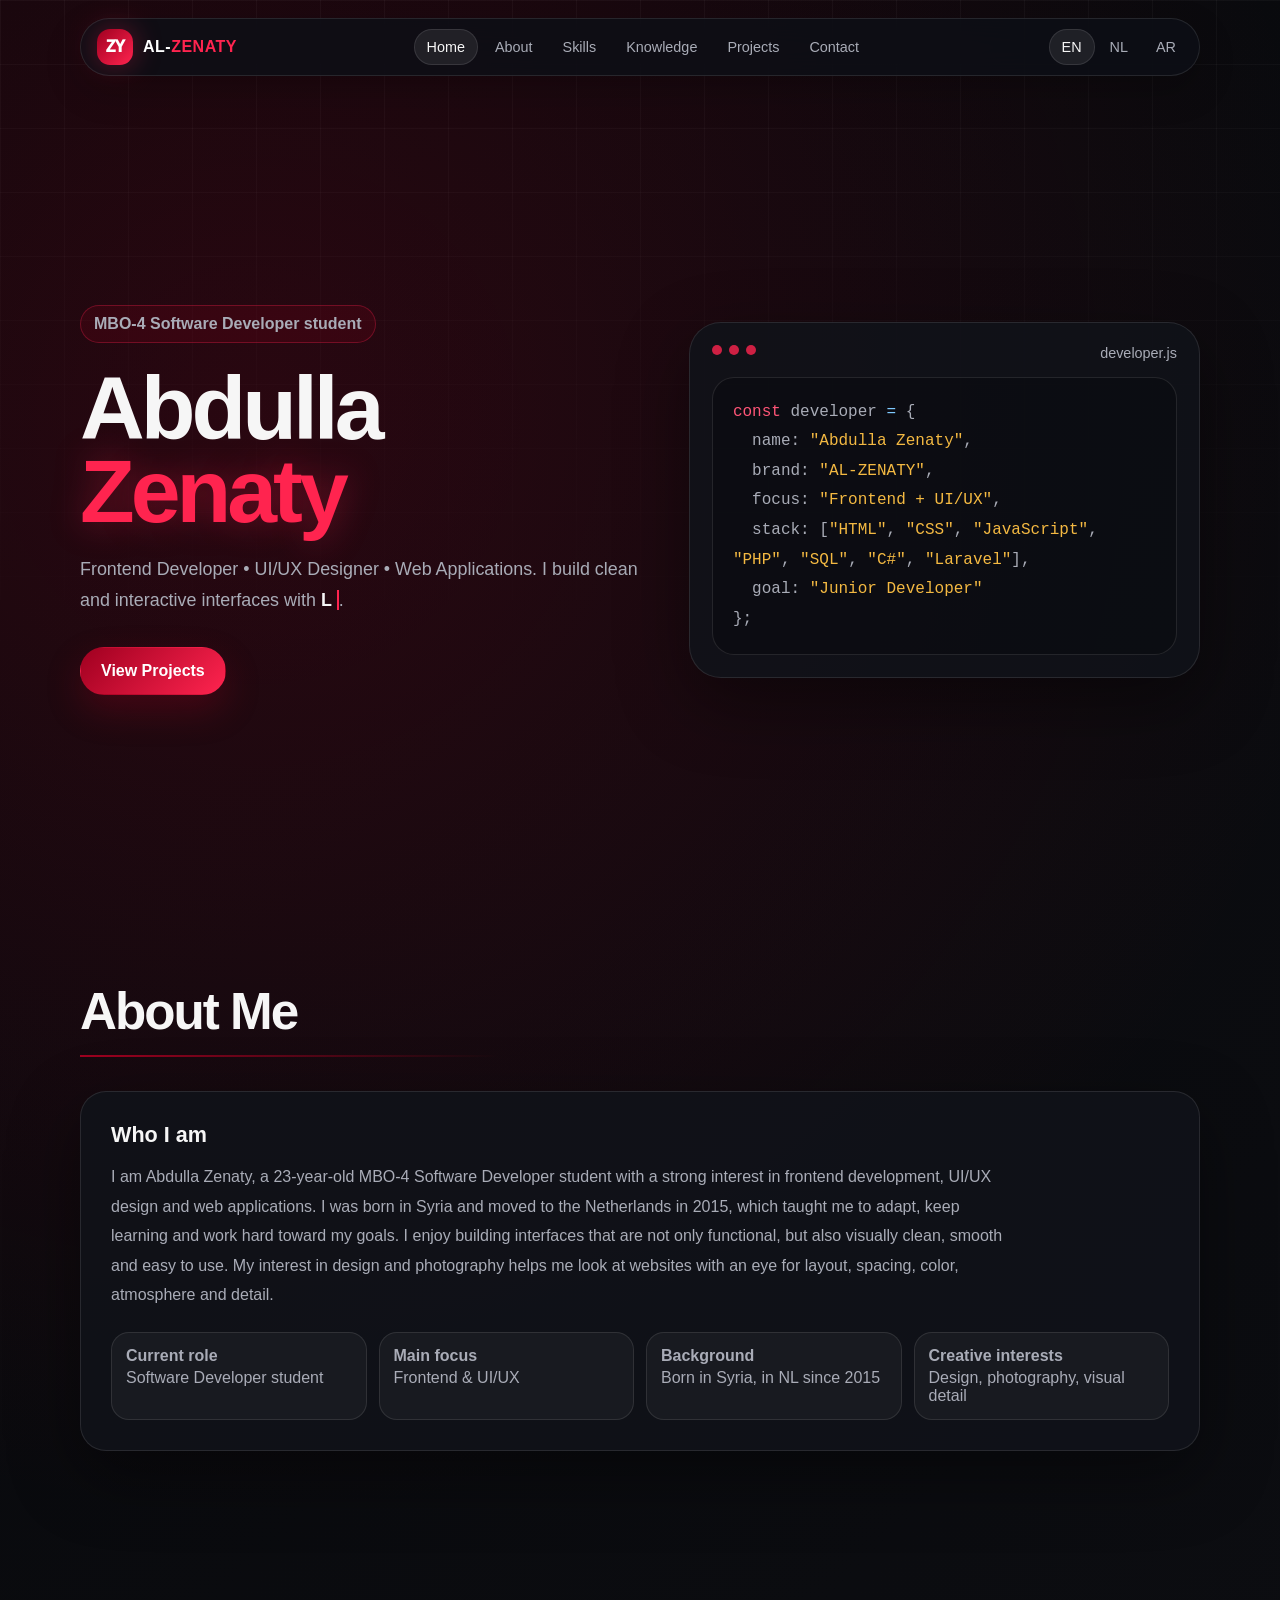
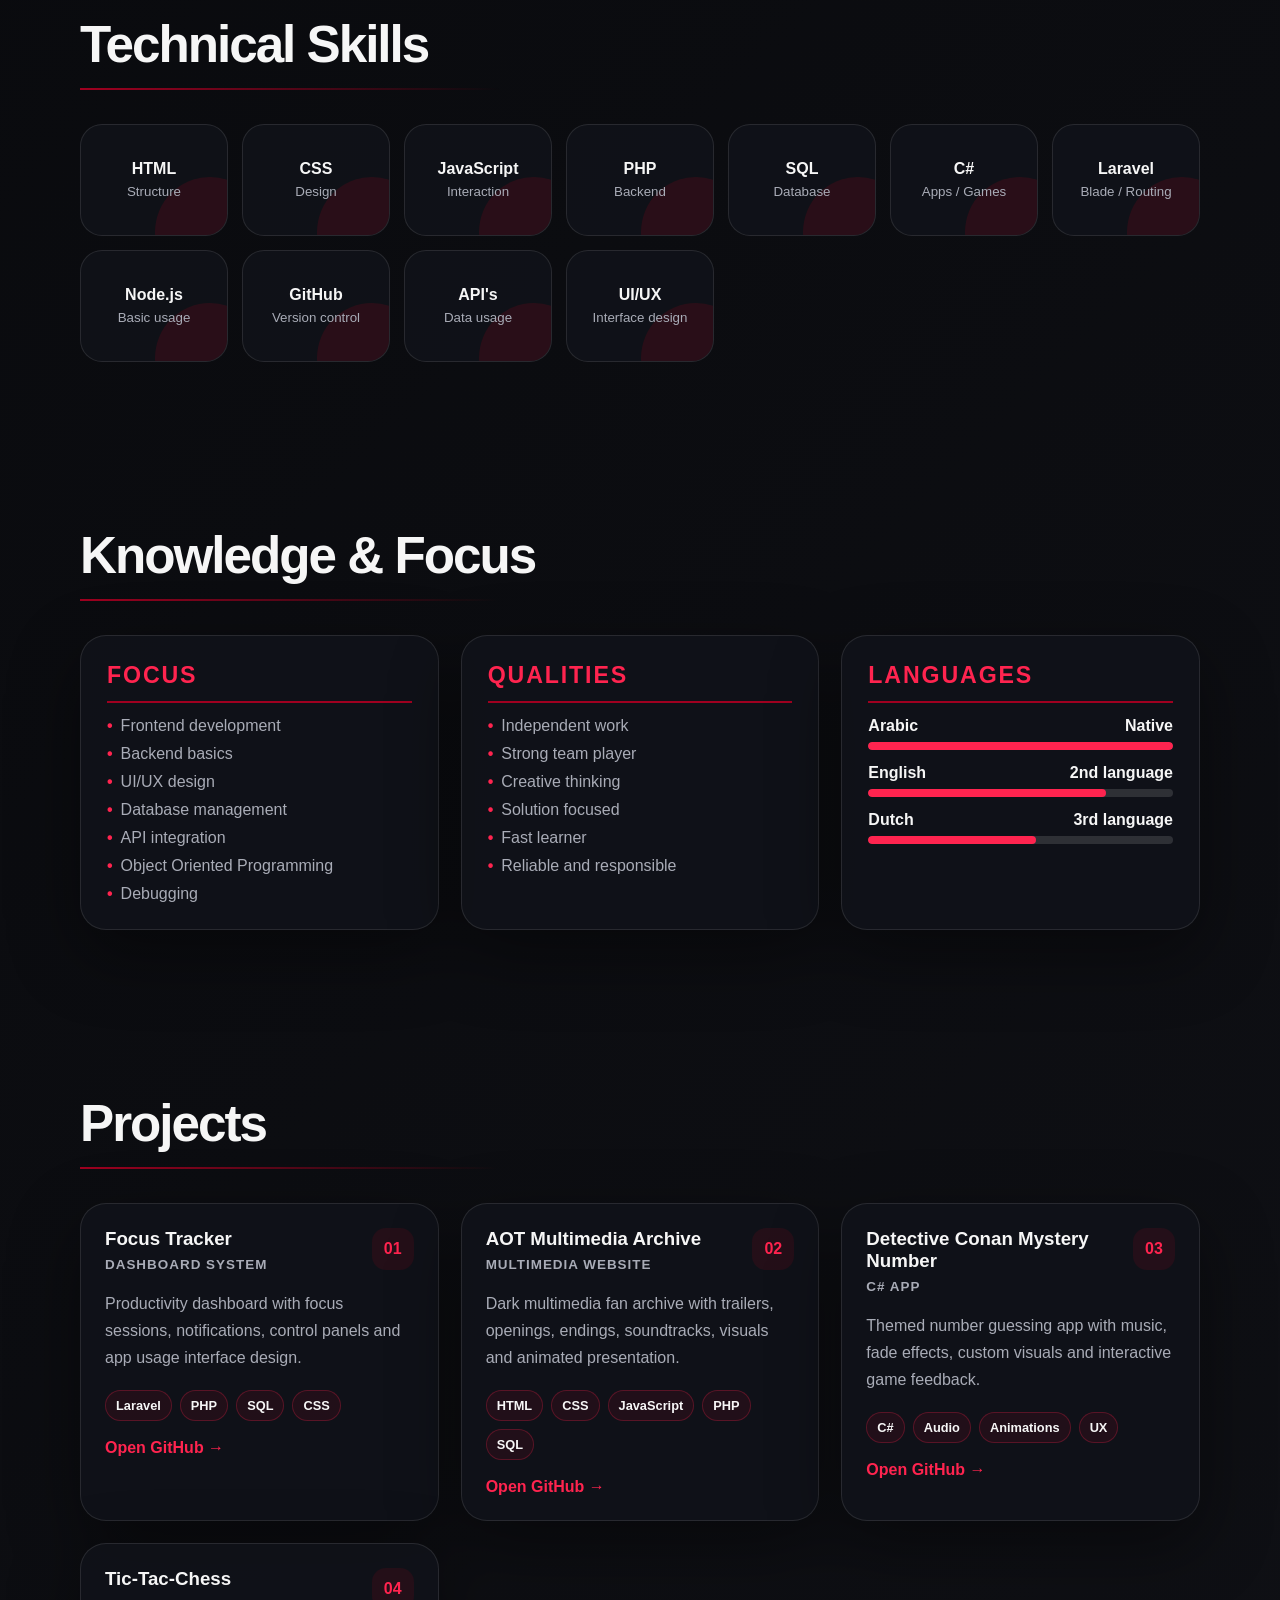
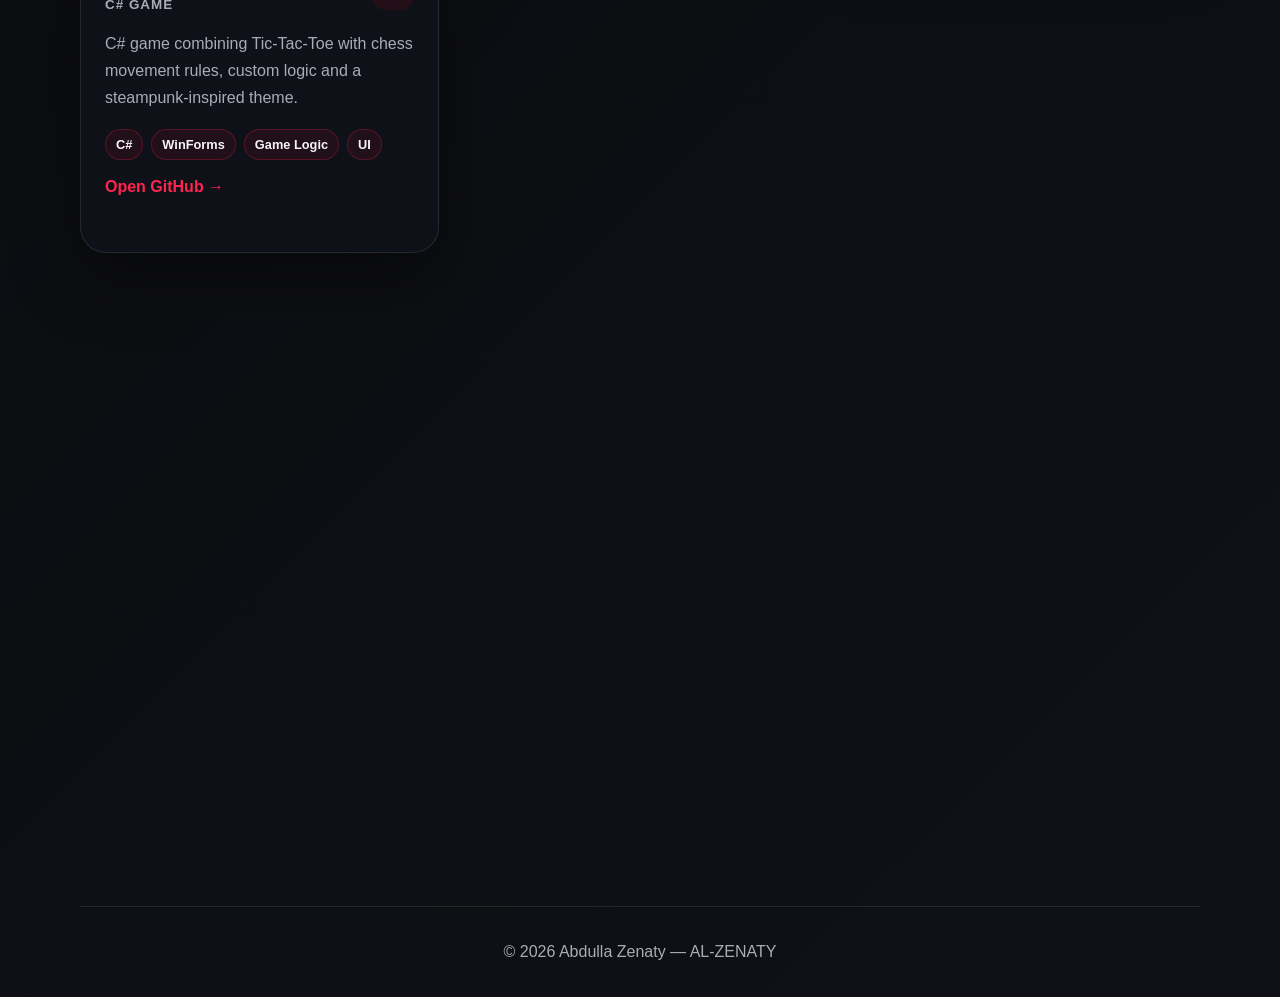
==== index.html @ 64cb350d "Add portfolio website" ====
<!DOCTYPE html>
<html lang="en" data-lang="en">
<head>
  <meta charset="UTF-8" />
  <meta name="viewport" content="width=device-width, initial-scale=1.0" />
  <title>AL-ZENATY | Portfolio</title>

  <link rel="stylesheet" href="css/style.css">
</head>

<body>
  <header class="topbar">
    <a href="#home" class="brand">
      <span class="logo">ZY</span>
      <span data-lang-text="en"><span class="brand-white">AL-</span><span class="brand-red">ZENATY</span></span>
      <span data-lang-text="nl"><span class="brand-white">AL-</span><span class="brand-red">ZENATY</span></span>
      <span data-lang-text="ar"><span class="brand-white">ال</span><span class="brand-red">زيناتي</span></span>
    </a>

    <button class="menu-btn" id="menuBtn">Menu</button>

    <nav class="nav" id="nav">
      <a href="#home" class="active"><span data-lang-text="en">Home</span><span data-lang-text="nl">Home</span><span data-lang-text="ar">الرئيسية</span></a>
      <a href="#about"><span data-lang-text="en">About</span><span data-lang-text="nl">Over mij</span><span data-lang-text="ar">عني</span></a>
      <a href="#skills"><span data-lang-text="en">Skills</span><span data-lang-text="nl">Skills</span><span data-lang-text="ar">المهارات</span></a>
      <a href="#info"><span data-lang-text="en">Knowledge</span><span data-lang-text="nl">Kennis</span><span data-lang-text="ar">المعرفة</span></a>
      <a href="#projects"><span data-lang-text="en">Projects</span><span data-lang-text="nl">Projecten</span><span data-lang-text="ar">المشاريع</span></a>
      <a href="#contact"><span data-lang-text="en">Contact</span><span data-lang-text="nl">Contact</span><span data-lang-text="ar">التواصل</span></a>
    </nav>

    <div class="lang">
      <button data-lang-btn="en" class="active">EN</button>
      <button data-lang-btn="nl">NL</button>
      <button data-lang-btn="ar">AR</button>
    </div>
  </header>

  <main>
    <section class="hero container" id="home">
      <div class="hero-grid">
        <div class="reveal">
          <div class="badge">
            <span data-lang-text="en">MBO-4 Software Developer student</span>
            <span data-lang-text="nl">MBO-4 Software Developer student</span>
            <span data-lang-text="ar">طالب تطوير برمجيات MBO-4</span>
          </div>

          <h1>
            <span data-lang-text="en">Abdulla<br><span class="red">Zenaty</span></span>
            <span data-lang-text="nl">Abdulla<br><span class="red">Zenaty</span></span>
            <span data-lang-text="ar">عبدالله<br><span class="red">زيناتي</span></span>
          </h1>

          <p data-lang-block="en">
            Frontend Developer • UI/UX Designer • Web Applications. I build clean and interactive interfaces with <span class="typing" id="typing">JavaScript</span>.
          </p>
          <p data-lang-block="nl">
            Frontend Developer • UI/UX Designer • Web Applicaties. Ik bouw nette en interactieve interfaces met <span class="typing-copy">JavaScript</span>.
          </p>
          <p data-lang-block="ar">
            مطوّر واجهات أمامية • مصمم UI/UX • تطبيقات ويب. أبني واجهات نظيفة وتفاعلية باستخدام <span class="typing-copy">JavaScript</span>.
          </p>

          <div class="actions">
            <a class="btn primary" href="#projects"><span data-lang-text="en">View Projects</span><span data-lang-text="nl">Bekijk Projecten</span><span data-lang-text="ar">عرض المشاريع</span></a>
            </div>
        </div>

        <div class="code-card reveal">
          <div class="code-header">
            <div class="dots"><i></i><i></i><i></i></div>
            <span>developer.js</span>
          </div>
          <div class="code">
            <div><span class="c-red">const</span> developer <span class="c-blue">=</span> {</div>
            <div>&nbsp;&nbsp;name: <span class="c-gold">"Abdulla Zenaty"</span>,</div>
            <div>&nbsp;&nbsp;brand: <span class="c-gold">"AL-ZENATY"</span>,</div>
            <div>&nbsp;&nbsp;focus: <span class="c-gold">"Frontend + UI/UX"</span>,</div>
            <div>&nbsp;&nbsp;stack: [<span class="c-gold">"HTML"</span>, <span class="c-gold">"CSS"</span>, <span class="c-gold">"JavaScript"</span>, <span class="c-gold">"PHP"</span>, <span class="c-gold">"SQL"</span>, <span class="c-gold">"C#"</span>, <span class="c-gold">"Laravel"</span>],</div>
            <div>&nbsp;&nbsp;goal: <span class="c-gold">"Junior Developer"</span></div>
            <div>};</div>
          </div>
        </div>
      </div>
    </section>

    <section class="container" id="about">
      <div class="section-title reveal">
        <h2><span data-lang-text="en">About Me</span><span data-lang-text="nl">Over mij</span><span data-lang-text="ar">عني</span></h2>
        <div class="line"></div>
      </div>

      <article class="about-card panel reveal">
        <h3><span data-lang-text="en">Who I am</span><span data-lang-text="nl">Wie ik ben</span><span data-lang-text="ar">من أنا</span></h3>

        <p data-lang-block="en">
          I am Abdulla Zenaty, a 23-year-old MBO-4 Software Developer student with a strong interest in frontend development, UI/UX design and web applications. I was born in Syria and moved to the Netherlands in 2015, which taught me to adapt, keep learning and work hard toward my goals. I enjoy building interfaces that are not only functional, but also visually clean, smooth and easy to use. My interest in design and photography helps me look at websites with an eye for layout, spacing, color, atmosphere and detail.
        </p>

        <p data-lang-block="nl">
          Ik ben Abdulla Zenaty, 23 jaar oud en MBO-4 Software Developer student. Mijn grootste interesse ligt bij frontend development, UI/UX design en webapplicaties. Ik ben geboren in Syrië en ben in 2015 naar Nederland gekomen. Daardoor heb ik geleerd om mij aan te passen, door te blijven leren en serieus aan mijn doelen te werken. Ik bouw graag interfaces die niet alleen goed werken, maar ook netjes, modern en gebruiksvriendelijk aanvoelen. Mijn interesse in design en fotografie helpt mij om goed te letten op layout, spacing, kleurgebruik, sfeer en details.
        </p>

        <p data-lang-block="ar">
          أنا عبدالله زيناتي، عمري 23 سنة وطالب في تخصص تطوير البرمجيات MBO-4. لدي اهتمام قوي بتطوير الواجهات الأمامية، تصميم UI/UX وتطبيقات الويب. وُلدت في سوريا وانتقلت إلى هولندا في عام 2015، وهذا علّمني التكيّف، الاستمرار في التعلم والعمل بجد نحو أهدافي. أحب بناء واجهات لا تعمل فقط بشكل جيد، بل تكون أيضاً نظيفة، حديثة وسهلة الاستخدام. اهتمامي بالتصميم والتصوير يساعدني على الانتباه للتخطيط، المسافات، الألوان، الإحساس العام والتفاصيل.
        </p>

        <div class="about-meta">
          <div class="meta-item">
            <b><span data-lang-text="en">Current role</span><span data-lang-text="nl">Huidige rol</span><span data-lang-text="ar">الدور الحالي</span></b>
            <span><span data-lang-text="en">Software Developer student</span><span data-lang-text="nl">Software Developer student</span><span data-lang-text="ar">طالب تطوير برمجيات</span></span>
          </div>

          <div class="meta-item">
            <b><span data-lang-text="en">Main focus</span><span data-lang-text="nl">Hoofdfocus</span><span data-lang-text="ar">التركيز الأساسي</span></b>
            <span><span data-lang-text="en">Frontend & UI/UX</span><span data-lang-text="nl">Frontend & UI/UX</span><span data-lang-text="ar">الواجهات و UI/UX</span></span>
          </div>

          <div class="meta-item">
            <b><span data-lang-text="en">Background</span><span data-lang-text="nl">Achtergrond</span><span data-lang-text="ar">الخلفية</span></b>
            <span><span data-lang-text="en">Born in Syria, in NL since 2015</span><span data-lang-text="nl">Geboren in Syrië, sinds 2015 in NL</span><span data-lang-text="ar">وُلدت في سوريا، في هولندا منذ 2015</span></span>
          </div>

          <div class="meta-item">
            <b><span data-lang-text="en">Creative interests</span><span data-lang-text="nl">Creatieve interesses</span><span data-lang-text="ar">الاهتمامات الإبداعية</span></b>
            <span><span data-lang-text="en">Design, photography, visual detail</span><span data-lang-text="nl">Design, fotografie, visuele details</span><span data-lang-text="ar">التصميم، التصوير، التفاصيل البصرية</span></span>
          </div>
        </div>
      </article>
    </section>


<section class="container" id="skills">
      <div class="section-title reveal">
        <h2><span data-lang-text="en">Technical Skills</span><span data-lang-text="nl">Technische Skills</span><span data-lang-text="ar">المهارات التقنية</span></h2>
        <div class="line"></div>
      </div>

      <div class="skills-grid">
        <div class="skill reveal"><div><b>HTML</b><small>Structure</small></div></div>
        <div class="skill reveal"><div><b>CSS</b><small>Design</small></div></div>
        <div class="skill reveal"><div><b>JavaScript</b><small>Interaction</small></div></div>
        <div class="skill reveal"><div><b>PHP</b><small>Backend</small></div></div>
        <div class="skill reveal"><div><b>SQL</b><small>Database</small></div></div>
        <div class="skill reveal"><div><b>C#</b><small>Apps / Games</small></div></div>
        <div class="skill reveal"><div><b>Laravel</b><small>Blade / Routing</small></div></div>
        <div class="skill reveal"><div><b>Node.js</b><small>Basic usage</small></div></div>
        <div class="skill reveal"><div><b>GitHub</b><small>Version control</small></div></div>
        <div class="skill reveal"><div><b>API's</b><small>Data usage</small></div></div>
        <div class="skill reveal"><div><b>UI/UX</b><small>Interface design</small></div></div>
      </div>
    </section>

    <section class="container" id="info">
      <div class="section-title reveal">
        <h2><span data-lang-text="en">Knowledge & Focus</span><span data-lang-text="nl">Kennis & Focus</span><span data-lang-text="ar">المعرفة والتركيز</span></h2>
        <div class="line"></div>
      </div>

      <div class="info-grid">
        <article class="info-card panel reveal">
          <h3><span data-lang-text="en">Focus</span><span data-lang-text="nl">Kennis & Focus</span><span data-lang-text="ar">التركيز</span></h3>
          <ul class="clean-list">
            <li><span data-lang-text="en">Frontend development</span><span data-lang-text="nl">Frontend development</span><span data-lang-text="ar">تطوير الواجهات الأمامية</span></li>
            <li><span data-lang-text="en">Backend basics</span><span data-lang-text="nl">Backend basics</span><span data-lang-text="ar">أساسيات الخلفية البرمجية</span></li>
            <li><span data-lang-text="en">UI/UX design</span><span data-lang-text="nl">UI/UX design</span><span data-lang-text="ar">تصميم UI/UX</span></li>
            <li><span data-lang-text="en">Database management</span><span data-lang-text="nl">Database management</span><span data-lang-text="ar">إدارة قواعد البيانات</span></li>
            <li><span data-lang-text="en">API integration</span><span data-lang-text="nl">API-integratie</span><span data-lang-text="ar">ربط API</span></li>
            <li><span data-lang-text="en">Object Oriented Programming</span><span data-lang-text="nl">Object Oriented Programming</span><span data-lang-text="ar">البرمجة كائنية التوجه</span></li>
            <li><span data-lang-text="en">Debugging</span><span data-lang-text="nl">Debugging</span><span data-lang-text="ar">اكتشاف الأخطاء وإصلاحها</span></li>
          </ul>
        </article>

        <article class="info-card panel reveal">
          <h3><span data-lang-text="en">Qualities</span><span data-lang-text="nl">Kwaliteiten</span><span data-lang-text="ar">الصفات</span></h3>
          <ul class="clean-list">
            <li><span data-lang-text="en">Independent work</span><span data-lang-text="nl">Zelfstandig werken</span><span data-lang-text="ar">العمل باستقلالية</span></li>
            <li><span data-lang-text="en">Strong team player</span><span data-lang-text="nl">Sterke teamspeler</span><span data-lang-text="ar">عضو فريق قوي</span></li>
            <li><span data-lang-text="en">Creative thinking</span><span data-lang-text="nl">Creatief denken</span><span data-lang-text="ar">تفكير إبداعي</span></li>
            <li><span data-lang-text="en">Solution focused</span><span data-lang-text="nl">Oplossingsgericht</span><span data-lang-text="ar">موجه نحو الحلول</span></li>
            <li><span data-lang-text="en">Fast learner</span><span data-lang-text="nl">Snel nieuwe technieken leren</span><span data-lang-text="ar">تعلم التقنيات الجديدة بسرعة</span></li>
            <li><span data-lang-text="en">Reliable and responsible</span><span data-lang-text="nl">Betrouwbaar en verantwoordelijk</span><span data-lang-text="ar">موثوق ومسؤول</span></li>
          </ul>
        </article>

        <article class="info-card panel reveal">
          <h3><span data-lang-text="en">Languages</span><span data-lang-text="nl">Talen</span><span data-lang-text="ar">اللغات</span></h3>
          <div class="language-list">
            <div>
              <div class="language-row"><span><span data-lang-text="en">Arabic</span><span data-lang-text="nl">Arabisch</span><span data-lang-text="ar">العربية</span></span><span><span data-lang-text="en">Native</span><span data-lang-text="nl">Moedertaal</span><span data-lang-text="ar">اللغة الأم</span></span></div>
              <div class="bar"><div class="fill" style="width:100%"></div></div>
            </div>
            <div>
              <div class="language-row"><span><span data-lang-text="en">English</span><span data-lang-text="nl">Engels</span><span data-lang-text="ar">الإنجليزية</span></span><span><span data-lang-text="en">2nd language</span><span data-lang-text="nl">2e taal</span><span data-lang-text="ar">اللغة الثانية</span></span></div>
              <div class="bar"><div class="fill" style="width:78%"></div></div>
            </div>
            <div>
              <div class="language-row"><span><span data-lang-text="en">Dutch</span><span data-lang-text="nl">Nederlands</span><span data-lang-text="ar">الهولندية</span></span><span><span data-lang-text="en">3rd language</span><span data-lang-text="nl">3e taal</span><span data-lang-text="ar">اللغة الثالثة</span></span></div>
              <div class="bar"><div class="fill" style="width:55%"></div></div>
            </div>
          </div>
        </article>
      </div>
    </section>

    <section class="container" id="projects">
      <div class="section-title reveal">
        <h2><span data-lang-text="en">Projects</span><span data-lang-text="nl">Projecten</span><span data-lang-text="ar">المشاريع</span></h2>
        <div class="line"></div>
      </div>

      <div class="projects-grid">
        <a class="project panel reveal" href="https://github.com/AL-ZENATY/Focus-Tracker" target="_blank" rel="noopener">
          <div class="project-top">
            <div>
              <h3><span data-lang-text="en">Focus Tracker</span><span data-lang-text="nl">Focus Tracker</span><span data-lang-text="ar">متتبع التركيز</span></h3>
              <div class="project-type"><span data-lang-text="en">Dashboard System</span><span data-lang-text="nl">Dashboard Systeem</span><span data-lang-text="ar">نظام لوحة تحكم</span></div>
            </div>
            <div class="number">01</div>
          </div>
          <p data-lang-block="en">Productivity dashboard with focus sessions, notifications, control panels and app usage interface design.</p>
          <p data-lang-block="nl">Productiviteitsdashboard met focussessies, notificaties, control panels en app-gebruik interface design.</p>
          <p data-lang-block="ar">لوحة إنتاجية تحتوي على جلسات تركيز، إشعارات، لوحات تحكم وتصميم واجهة لاستخدام التطبيقات.</p>
          <div class="tags"><span>Laravel</span><span>PHP</span><span>SQL</span><span>CSS</span></div>
          <div class="open-link"><span data-lang-text="en">Open GitHub →</span><span data-lang-text="nl">Open GitHub →</span><span data-lang-text="ar">افتح GitHub ←</span></div>
        </a>

        <a class="project panel reveal" href="https://github.com/AL-ZENATY/AOT-Multimedia-Archive" target="_blank" rel="noopener">
          <div class="project-top">
            <div>
              <h3><span data-lang-text="en">AOT Multimedia Archive</span><span data-lang-text="nl">AOT Multimedia Archief</span><span data-lang-text="ar">أرشيف AOT للوسائط</span></h3>
              <div class="project-type"><span data-lang-text="en">Multimedia Website</span><span data-lang-text="nl">Multimedia Website</span><span data-lang-text="ar">موقع وسائط متعددة</span></div>
            </div>
            <div class="number">02</div>
          </div>
          <p data-lang-block="en">Dark multimedia fan archive with trailers, openings, endings, soundtracks, visuals and animated presentation.</p>
          <p data-lang-block="nl">Donker multimedia fan-archief met trailers, openings, endings, soundtracks, visuals en animaties.</p>
          <p data-lang-block="ar">أرشيف وسائط متعدد بأسلوب داكن يحتوي على مقاطع، افتتاحيات، نهايات، موسيقى وصور متحركة.</p>
          <div class="tags"><span>HTML</span><span>CSS</span><span>JavaScript</span><span>PHP</span><span>SQL</span></div>
          <div class="open-link"><span data-lang-text="en">Open GitHub →</span><span data-lang-text="nl">Open GitHub →</span><span data-lang-text="ar">افتح GitHub ←</span></div>
        </a>

        <a class="project panel reveal" href="https://github.com/AL-ZENATY/Detective-Conan-Mystery-Number" target="_blank" rel="noopener">
          <div class="project-top">
            <div>
              <h3><span data-lang-text="en">Detective Conan Mystery Number</span><span data-lang-text="nl">Detective Conan Mystery Number</span><span data-lang-text="ar">رقم الغموض Detective Conan</span></h3>
              <div class="project-type"><span data-lang-text="en">C# App</span><span data-lang-text="nl">C# Applicatie</span><span data-lang-text="ar">تطبيق C#</span></div>
            </div>
            <div class="number">03</div>
          </div>
          <p data-lang-block="en">Themed number guessing app with music, fade effects, custom visuals and interactive game feedback.</p>
          <p data-lang-block="nl">Themed raad-het-getal applicatie met muziek, fade-effecten, custom visuals en interactieve feedback.</p>
          <p data-lang-block="ar">تطبيق تخمين رقم بطابع خاص يحتوي على موسيقى، تأثيرات انتقال، صور مخصصة وتفاعل مع المستخدم.</p>
          <div class="tags"><span>C#</span><span>Audio</span><span>Animations</span><span>UX</span></div>
          <div class="open-link"><span data-lang-text="en">Open GitHub →</span><span data-lang-text="nl">Open GitHub →</span><span data-lang-text="ar">افتح GitHub ←</span></div>
        </a>

        <a class="project panel reveal" href="https://github.com/AL-ZENATY/Tic-Tac-Chess" target="_blank" rel="noopener">
          <div class="project-top">
            <div>
              <h3><span data-lang-text="en">Tic-Tac-Chess</span><span data-lang-text="nl">Tic-Tac-Chess</span><span data-lang-text="ar">تيك تاك تشيس</span></h3>
              <div class="project-type"><span data-lang-text="en">C# Game</span><span data-lang-text="nl">C# Game</span><span data-lang-text="ar">لعبة C#</span></div>
            </div>
            <div class="number">04</div>
          </div>
          <p data-lang-block="en">C# game combining Tic-Tac-Toe with chess movement rules, custom logic and a steampunk-inspired theme.</p>
          <p data-lang-block="nl">C# game die Tic-Tac-Toe combineert met schaakbewegingen, eigen logica en een steampunk thema.</p>
          <p data-lang-block="ar">لعبة C# تجمع بين Tic-Tac-Toe وحركات الشطرنج مع منطق مخصص وطابع steampunk.</p>
          <div class="tags"><span>C#</span><span>WinForms</span><span>Game Logic</span><span>UI</span></div>
          <div class="open-link"><span data-lang-text="en">Open GitHub →</span><span data-lang-text="nl">Open GitHub →</span><span data-lang-text="ar">افتح GitHub ←</span></div>
        </a>
      </div>
    </section>

    <section class="container" id="contact">
      <div class="section-title reveal">
        <h2><span data-lang-text="en">Contact</span><span data-lang-text="nl">Contact</span><span data-lang-text="ar">التواصل</span></h2>
        <div class="line"></div>
      </div>

      <div class="contact-grid">
        <article class="contact-card panel reveal">
          <h3><span data-lang-text="en">Let’s connect</span><span data-lang-text="nl">Neem contact op</span><span data-lang-text="ar">لنتواصل</span></h3>
          <p data-lang-block="en">Available for internship opportunities, school projects and junior development connections.</p>
          <p data-lang-block="nl">Beschikbaar voor stagekansen, schoolprojecten en junior development connecties.</p>
          <p data-lang-block="ar">متاح لفرص التدريب، مشاريع الدراسة، والتواصل في مجال تطوير البرمجيات.</p>
          
        </article>

        <article class="contact-card panel reveal">
          <div class="contact-list">
            <div class="contact-item"><b><span data-lang-text="en">Email</span><span data-lang-text="nl">Email</span><span data-lang-text="ar">البريد</span></b><span>0.abd.zy.0@gmail.com</span></div>
            <div class="contact-item"><b><span data-lang-text="en">GitHub</span><span data-lang-text="nl">GitHub</span><span data-lang-text="ar">جيت هب</span></b><span>github.com/AL-ZENATY</span></div>
            <div class="contact-item"><b><span data-lang-text="en">Phone</span><span data-lang-text="nl">Telefoon</span><span data-lang-text="ar">الهاتف</span></b><span>06 28 696 475</span></div>
            <div class="contact-item"><b><span data-lang-text="en">Focus</span><span data-lang-text="nl">Focus</span><span data-lang-text="ar">التركيز</span></b><span><span data-lang-text="en">Frontend / UI/UX / Web Apps</span><span data-lang-text="nl">Frontend / UI/UX / Webapps</span><span data-lang-text="ar">واجهات / UI/UX / تطبيقات ويب</span></span></div>
          </div>
        </article>
      </div>
    </section>
  </main>

  <footer class="footer">© 2026 Abdulla Zenaty — AL-ZENATY</footer>

  <script src="js/main.js"></script>
</body>
</html>
---- css/style.css ----
:root {
      --bg: #07080b;
      --panel: rgba(17, 19, 26, 0.88);
      --text: #f6f6f6;
      --muted: #a9acb7;
      --line: rgba(255,255,255,0.1);
      --red: #a00020;
      --red-light: #ff244f;
      --gold: #f4b942;
      --shadow: 0 24px 70px rgba(0,0,0,0.42);
      --container: min(1120px, calc(100% - 36px));
    }

    * { box-sizing: border-box; margin: 0; padding: 0; }

    html { scroll-behavior: smooth; }

    body {
      min-height: 100vh;
      font-family: Inter, Segoe UI, Arial, sans-serif;
      color: var(--text);
      background:
        radial-gradient(circle at 20% 10%, rgba(160,0,32,0.22), transparent 28%),
        linear-gradient(135deg, var(--bg), #101116);
      overflow-x: hidden;
    }

    body::before {
      content: "";
      position: fixed;
      inset: 0;
      background-image:
        linear-gradient(rgba(255,255,255,0.035) 1px, transparent 1px),
        linear-gradient(90deg, rgba(255,255,255,0.035) 1px, transparent 1px);
      background-size: 64px 64px;
      mask-image: linear-gradient(to bottom, black, transparent 80%);
      pointer-events: none;
      z-index: -1;
    }

    a { color: inherit; text-decoration: none; }

    .container { width: var(--container); margin-inline: auto; }

    .topbar {
      position: fixed;
      top: 18px;
      left: 50%;
      transform: translateX(-50%);
      width: var(--container);
      z-index: 10;
      display: flex;
      align-items: center;
      justify-content: space-between;
      gap: 12px;
      padding: 10px;
      border: 1px solid var(--line);
      border-radius: 999px;
      background: rgba(13,15,22,0.82);
      backdrop-filter: blur(18px);
      box-shadow: 0 14px 36px rgba(0,0,0,0.22);
    }

    .brand {
      display: flex;
      align-items: center;
      gap: 10px;
      font-weight: 900;
      letter-spacing: 0.5px;
      padding-left: 6px;
      white-space: nowrap;
    }

    .logo {
      width: 36px;
      height: 36px;
      display: grid;
      place-items: center;
      border-radius: 13px;
      background: linear-gradient(135deg, var(--red), var(--red-light));
      color: #fff;
      box-shadow: 0 0 28px rgba(255,36,79,0.35);
      font-weight: 950;
      letter-spacing: -1px;
    }

    .brand-white { color: #fff; }
    .brand-red { color: var(--red-light); }

    .nav {
      display: flex;
      align-items: center;
      gap: 4px;
    }

    .nav a,
    .lang button,
    .menu-btn {
      border: 1px solid transparent;
      border-radius: 999px;
      background: transparent;
      color: var(--muted);
      font: inherit;
      font-size: 0.9rem;
      padding: 9px 12px;
      cursor: pointer;
      transition: 0.2s ease;
      white-space: nowrap;
    }

    .nav a:hover,
    .lang button:hover,
    .lang button.active,
    .nav a.active,
    .menu-btn:hover {
      color: var(--text);
      background: rgba(255,255,255,0.08);
      border-color: var(--line);
    }

    .lang { display: flex; align-items: center; gap: 2px; }
    .menu-btn { display: none; }

    main { padding-top: 100px; }

    section {
      padding-block: 82px;
      scroll-margin-top: 120px;
    }

    .hero {
      min-height: calc(100vh - 100px);
      display: grid;
      align-items: center;
    }

    .hero-grid {
      display: grid;
      grid-template-columns: 1.05fr 0.95fr;
      gap: 44px;
      align-items: center;
    }

    .badge {
      display: inline-flex;
      padding: 9px 13px;
      margin-bottom: 24px;
      border: 1px solid rgba(255,36,79,0.3);
      border-radius: 999px;
      background: rgba(160,0,32,0.15);
      color: var(--muted);
      font-weight: 700;
    }

    h1 {
      font-size: clamp(3rem, 7vw, 6.4rem);
      line-height: 0.92;
      letter-spacing: -4px;
      margin-bottom: 22px;
    }

    .red {
      color: var(--red-light);
      text-shadow: 0 0 34px rgba(255,36,79,0.35);
    }

    .hero p {
      max-width: 640px;
      color: var(--muted);
      font-size: 1.12rem;
      line-height: 1.75;
    }

    .typing,
    .typing-copy {
      color: var(--text);
      font-weight: 900;
      border-right: 2px solid var(--red-light);
      padding-right: 5px;
    }

    .actions {
      display: flex;
      flex-wrap: wrap;
      gap: 12px;
      margin-top: 30px;
    }

    .btn {
      min-height: 48px;
      display: inline-flex;
      align-items: center;
      justify-content: center;
      padding: 0 20px;
      border: 1px solid var(--line);
      border-radius: 999px;
      background: rgba(255,255,255,0.045);
      font-weight: 800;
      transition: 0.22s ease;
    }

    .btn.primary {
      border-color: transparent;
      color: #fff;
      background: linear-gradient(135deg, var(--red), var(--red-light));
      box-shadow: 0 15px 35px rgba(160,0,32,0.28);
    }

    .btn:hover { transform: translateY(-3px); filter: brightness(1.08); }

    .code-card {
      border: 1px solid var(--line);
      border-radius: 32px;
      padding: 22px;
      background: var(--panel);
      box-shadow: var(--shadow);
    }

    .code-header {
      display: flex;
      justify-content: space-between;
      color: var(--muted);
      font-size: 0.9rem;
      margin-bottom: 16px;
    }

    .dots { display: flex; gap: 7px; }

    .dots i {
      width: 10px;
      height: 10px;
      border-radius: 50%;
      background: var(--red-light);
      opacity: 0.8;
    }

    .code {
      border: 1px solid var(--line);
      border-radius: 22px;
      background: rgba(0,0,0,0.22);
      padding: 20px;
      overflow-x: auto;
      font-family: Consolas, Monaco, monospace;
      line-height: 1.85;
      color: var(--muted);
      direction: ltr;
    }

    .c-red { color: #ff5577; }
    .c-blue { color: #7fcaff; }
    .c-gold { color: var(--gold); }

    .section-title { margin-bottom: 34px; }

    .section-title h2 {
      font-size: clamp(2.1rem, 4vw, 3.2rem);
      letter-spacing: -2px;
    }

    .line {
      width: min(420px, 70vw);
      height: 2px;
      margin-top: 14px;
      background: linear-gradient(90deg, var(--red), transparent);
    }

    .panel {
      border: 1px solid var(--line);
      border-radius: 26px;
      background: var(--panel);
      box-shadow: var(--shadow);
    }

    .about-card,
    .contact-card {
      padding: 30px;
    }

    .about-card h3,
    .contact-card h3 {
      margin-bottom: 14px;
      font-size: 1.35rem;
    }

    .about-card p,
    .contact-card p {
      color: var(--muted);
      line-height: 1.85;
      max-width: 900px;
    }

    .about-meta {
      display: grid;
      grid-template-columns: repeat(auto-fit, minmax(180px, 1fr));
      gap: 12px;
      margin-top: 22px;
    }

    .meta-item {
      border: 1px solid var(--line);
      border-radius: 18px;
      padding: 14px;
      background: rgba(255,255,255,0.04);
    }

    .meta-item b {
      display: block;
      margin-bottom: 4px;
    }

    .meta-item span {
      color: var(--muted);
    }

    .skills-grid {
      display: grid;
      grid-template-columns: repeat(auto-fit, minmax(145px, 1fr));
      gap: 14px;
    }

    .skill {
      position: relative;
      min-height: 112px;
      display: grid;
      place-items: center;
      text-align: center;
      overflow: hidden;
      padding: 18px 14px;
      border: 1px solid var(--line);
      border-radius: 22px;
      background: var(--panel);
      transition: 0.25s ease;
    }

    .skill::after {
      content: "";
      position: absolute;
      width: 110px;
      height: 110px;
      right: -38px;
      bottom: -52px;
      border-radius: 50%;
      background: rgba(160,0,32,0.18);
      transition: 0.25s ease;
    }

    .skill:hover {
      transform: translateY(-7px);
      border-color: rgba(255,36,79,0.35);
      box-shadow: 0 24px 54px rgba(160,0,32,0.15);
    }

    .skill:hover::after { transform: scale(1.35); }

    .skill b,
    .skill small {
      display: block;
      position: relative;
      z-index: 1;
    }

    .skill b { margin-bottom: 6px; }
    .skill small { color: var(--muted); }

    .info-grid {
      display: grid;
      grid-template-columns: repeat(3, 1fr);
      gap: 22px;
    }

    .info-card {
      padding: 26px;
    }

    .info-card h3 {
      color: var(--red-light);
      font-size: 1.45rem;
      letter-spacing: 0.08em;
      text-transform: uppercase;
      margin-bottom: 14px;
      padding-bottom: 12px;
      border-bottom: 2px solid var(--red);
    }

    .clean-list {
      list-style: none;
      display: grid;
      gap: 10px;
      color: var(--muted);
    }

    .clean-list li::before {
      content: "•";
      color: var(--red-light);
      font-weight: 900;
      margin-right: 8px;
    }

    html[data-lang="ar"] .clean-list li::before {
      margin-right: 0;
      margin-left: 8px;
    }

    .language-list {
      display: grid;
      gap: 14px;
    }

    .language-row {
      display: flex;
      justify-content: space-between;
      gap: 14px;
      font-weight: 850;
      margin-bottom: 7px;
    }

    .bar {
      height: 8px;
      border-radius: 999px;
      background: rgba(255,255,255,0.13);
      overflow: hidden;
    }

    .fill {
      height: 100%;
      border-radius: 999px;
      background: var(--red-light);
    }

    .projects-grid {
      display: grid;
      grid-template-columns: repeat(auto-fit, minmax(min(100%, 320px), 1fr));
      gap: 22px;
    }

    .project {
      padding: 24px;
      min-height: 310px;
      transition: 0.22s ease;
    }

    .project:hover {
      transform: translateY(-6px);
      border-color: rgba(255,36,79,0.35);
    }

    .project-top {
      display: flex;
      justify-content: space-between;
      gap: 16px;
      margin-bottom: 18px;
    }

    .number {
      min-width: 42px;
      height: 42px;
      display: grid;
      place-items: center;
      border-radius: 14px;
      background: rgba(160,0,32,0.14);
      color: var(--red-light);
      font-weight: 900;
    }

    .project h3 { margin-bottom: 7px; }

    .project-type {
      color: var(--muted);
      font-size: 0.84rem;
      text-transform: uppercase;
      letter-spacing: 1px;
      font-weight: 800;
    }

    .project p {
      color: var(--muted);
      line-height: 1.7;
      margin-bottom: 18px;
    }

    .tags {
      display: flex;
      flex-wrap: wrap;
      gap: 8px;
      margin-bottom: 18px;
    }

    .tags span {
      padding: 7px 10px;
      border: 1px solid rgba(255,36,79,0.25);
      border-radius: 999px;
      background: rgba(160,0,32,0.12);
      font-size: 0.8rem;
      font-weight: 750;
    }

    .open-link {
      color: var(--red-light);
      font-weight: 900;
    }

    .contact-grid {
      display: grid;
      grid-template-columns: 1fr 1fr;
      gap: 22px;
    }

    .contact-list {
      display: grid;
      gap: 12px;
    }

    .contact-item {
      display: flex;
      justify-content: space-between;
      gap: 16px;
      padding: 15px;
      border: 1px solid var(--line);
      border-radius: 18px;
      background: rgba(255,255,255,0.04);
      color: var(--muted);
    }

    .contact-item b { color: var(--text); }

    .footer {
      width: var(--container);
      margin-inline: auto;
      padding: 36px 0;
      border-top: 1px solid var(--line);
      text-align: center;
      color: var(--muted);
    }

    .reveal {
      opacity: 0;
      transform: translateY(24px);
      transition: 0.65s ease;
    }

    .reveal.visible {
      opacity: 1;
      transform: translateY(0);
    }

    [data-lang-text] { display: none; }

    html[data-lang="en"] [data-lang-text="en"],
    html[data-lang="nl"] [data-lang-text="nl"],
    html[data-lang="ar"] [data-lang-text="ar"] {
      display: inline;
    }

    [data-lang-block] { display: none; }

    html[data-lang="en"] [data-lang-block="en"],
    html[data-lang="nl"] [data-lang-block="nl"],
    html[data-lang="ar"] [data-lang-block="ar"] {
      display: block;
    }

    html[data-lang="ar"] body { direction: rtl; }

    html[data-lang="ar"] .brand,
    html[data-lang="ar"] .tags,
    html[data-lang="ar"] .actions,
    html[data-lang="ar"] .skills-grid {
      direction: rtl;
    }

    html[data-lang="ar"] .logo,
    html[data-lang="ar"] .code {
      direction: ltr;
    }

    @media (max-width: 940px) {
      .info-grid,
      .contact-grid {
        grid-template-columns: 1fr;
      }
    }

    @media (max-width: 880px) {
      .topbar {
        border-radius: 26px;
        align-items: flex-start;
      }

      .menu-btn { display: inline-flex; }

      .nav {
        position: absolute;
        top: calc(100% + 10px);
        right: 0;
        width: min(260px, calc(100vw - 36px));
        display: none;
        flex-direction: column;
        align-items: stretch;
        padding: 12px;
        border: 1px solid var(--line);
        border-radius: 22px;
        background: #11131a;
        box-shadow: var(--shadow);
      }

      .nav.open { display: flex; }

      .hero-grid {
        grid-template-columns: 1fr;
      }
    }

    @media (max-width: 600px) {
      .topbar {
        width: calc(100% - 24px);
        display: grid;
        grid-template-columns: 1fr auto;
      }

      .lang {
        grid-column: 1 / -1;
        justify-content: center;
      }

      main { padding-top: 145px; }

      h1 { letter-spacing: -2px; }

      .actions .btn { width: 100%; }

      .contact-item {
        flex-direction: column;
        gap: 5px;
      }
    }
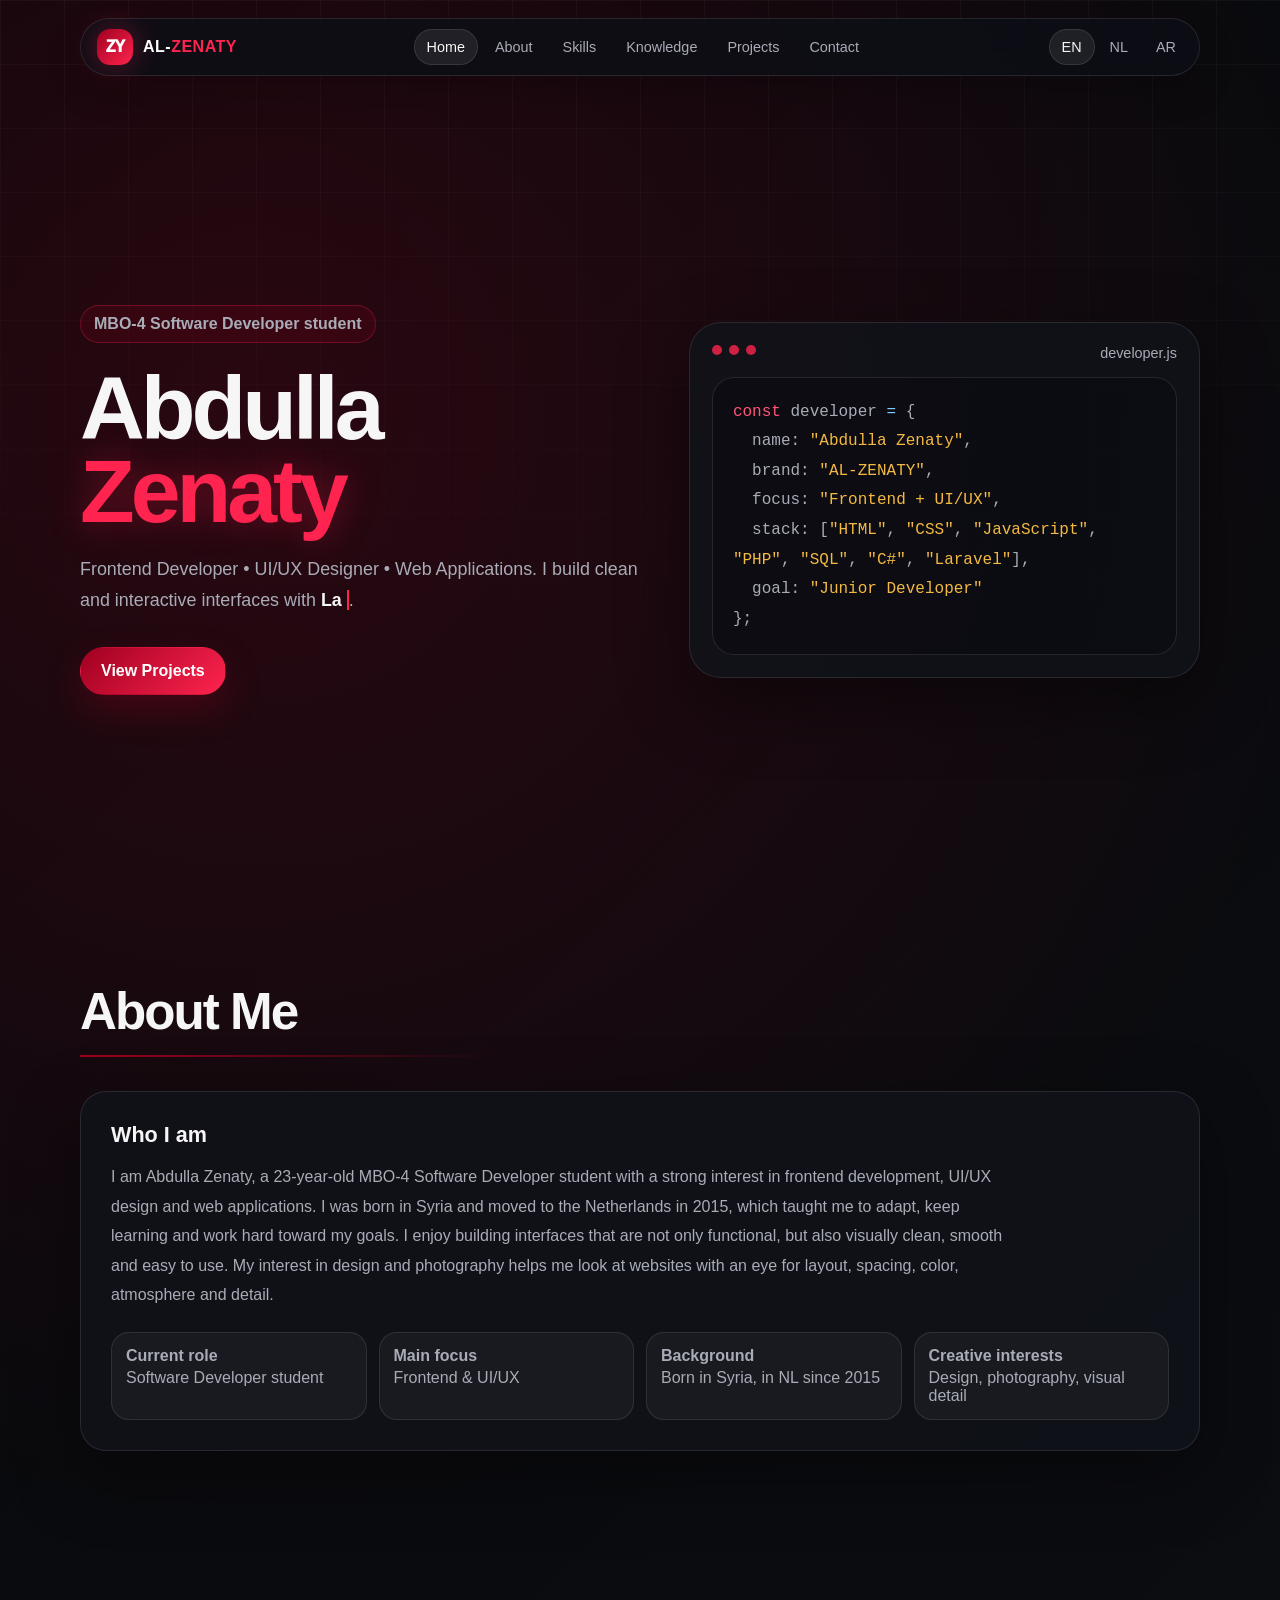
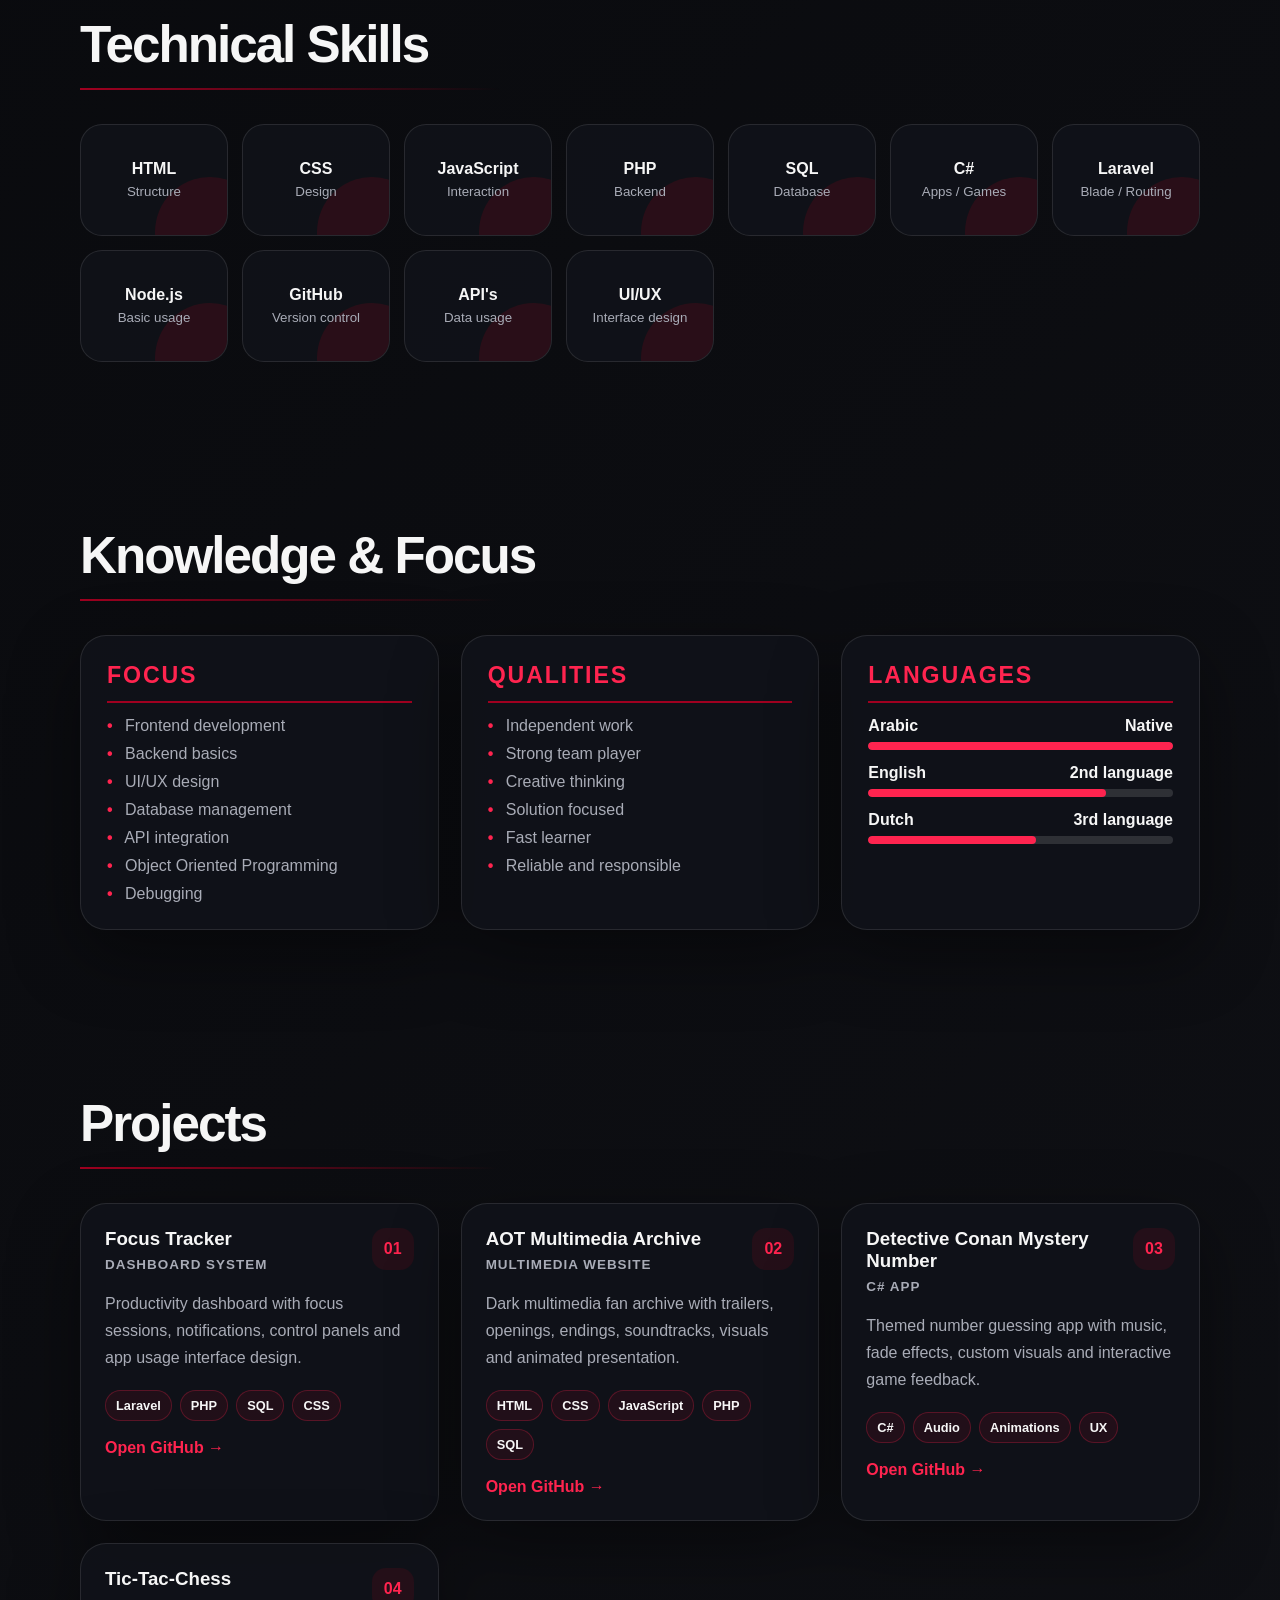
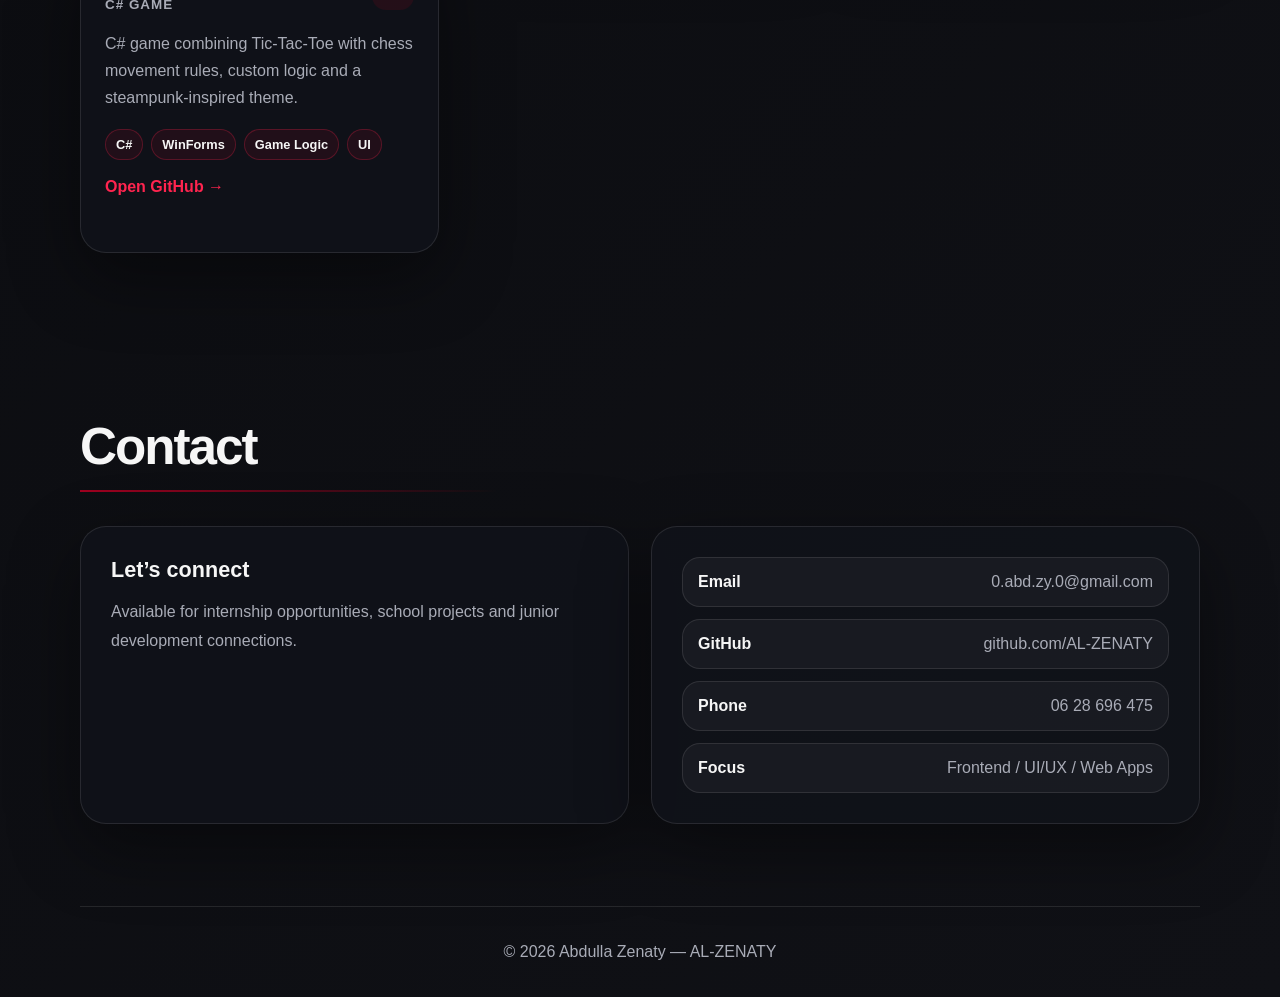
==== commit 499fc4b2: "Initial portfolio website" ====
--- a/index.html
+++ b/index.html
@@ -1,306 +1,662 @@
-<!DOCTYPE html>
+<!doctype html>
 <html lang="en" data-lang="en">
-<head>
-  <meta charset="UTF-8" />
-  <meta name="viewport" content="width=device-width, initial-scale=1.0" />
-  <title>AL-ZENATY | Portfolio</title>
-
-  <link rel="stylesheet" href="css/style.css">
-</head>
-
-<body>
-  <header class="topbar">
-    <a href="#home" class="brand">
-      <span class="logo">ZY</span>
-      <span data-lang-text="en"><span class="brand-white">AL-</span><span class="brand-red">ZENATY</span></span>
-      <span data-lang-text="nl"><span class="brand-white">AL-</span><span class="brand-red">ZENATY</span></span>
-      <span data-lang-text="ar"><span class="brand-white">ال</span><span class="brand-red">زيناتي</span></span>
-    </a>
-
-    <button class="menu-btn" id="menuBtn">Menu</button>
-
-    <nav class="nav" id="nav">
-      <a href="#home" class="active"><span data-lang-text="en">Home</span><span data-lang-text="nl">Home</span><span data-lang-text="ar">الرئيسية</span></a>
-      <a href="#about"><span data-lang-text="en">About</span><span data-lang-text="nl">Over mij</span><span data-lang-text="ar">عني</span></a>
-      <a href="#skills"><span data-lang-text="en">Skills</span><span data-lang-text="nl">Skills</span><span data-lang-text="ar">المهارات</span></a>
-      <a href="#info"><span data-lang-text="en">Knowledge</span><span data-lang-text="nl">Kennis</span><span data-lang-text="ar">المعرفة</span></a>
-      <a href="#projects"><span data-lang-text="en">Projects</span><span data-lang-text="nl">Projecten</span><span data-lang-text="ar">المشاريع</span></a>
-      <a href="#contact"><span data-lang-text="en">Contact</span><span data-lang-text="nl">Contact</span><span data-lang-text="ar">التواصل</span></a>
-    </nav>
-
-    <div class="lang">
-      <button data-lang-btn="en" class="active">EN</button>
-      <button data-lang-btn="nl">NL</button>
-      <button data-lang-btn="ar">AR</button>
-    </div>
-  </header>
-
-  <main>
-    <section class="hero container" id="home">
-      <div class="hero-grid">
-        <div class="reveal">
-          <div class="badge">
-            <span data-lang-text="en">MBO-4 Software Developer student</span>
-            <span data-lang-text="nl">MBO-4 Software Developer student</span>
-            <span data-lang-text="ar">طالب تطوير برمجيات MBO-4</span>
-          </div>
-
-          <h1>
-            <span data-lang-text="en">Abdulla<br><span class="red">Zenaty</span></span>
-            <span data-lang-text="nl">Abdulla<br><span class="red">Zenaty</span></span>
-            <span data-lang-text="ar">عبدالله<br><span class="red">زيناتي</span></span>
-          </h1>
+  <head>
+    <meta charset="UTF-8" />
+    <meta name="viewport" content="width=device-width, initial-scale=1.0" />
+    <title>AL-ZENATY | Portfolio</title>
+
+    <link rel="stylesheet" href="css/style.css" />
+    <script src="js/main.js" defer></script>
+  </head>
+
+  <body>
+    <header class="topbar">
+      <a href="#home" class="brand">
+        <span class="logo">ZY</span>
+        <span data-lang-text="en"
+          ><span class="brand-white">AL-</span><span class="brand-red">ZENATY</span></span
+        >
+        <span data-lang-text="nl"
+          ><span class="brand-white">AL-</span><span class="brand-red">ZENATY</span></span
+        >
+        <span data-lang-text="ar"
+          ><span class="brand-white">ال</span><span class="brand-red">زيناتي</span></span
+        >
+      </a>
+
+      <button class="menu-btn" id="menuBtn">Menu</button>
+
+      <nav class="nav" id="nav">
+        <a href="#home" class="active"
+          ><span data-lang-text="en">Home</span><span data-lang-text="nl">Home</span
+          ><span data-lang-text="ar">الرئيسية</span></a
+        >
+        <a href="#about"
+          ><span data-lang-text="en">About</span><span data-lang-text="nl">Over mij</span
+          ><span data-lang-text="ar">عني</span></a
+        >
+        <a href="#skills"
+          ><span data-lang-text="en">Skills</span><span data-lang-text="nl">Skills</span
+          ><span data-lang-text="ar">المهارات</span></a
+        >
+        <a href="#info"
+          ><span data-lang-text="en">Knowledge</span><span data-lang-text="nl">Kennis</span
+          ><span data-lang-text="ar">المعرفة</span></a
+        >
+        <a href="#projects"
+          ><span data-lang-text="en">Projects</span><span data-lang-text="nl">Projecten</span
+          ><span data-lang-text="ar">المشاريع</span></a
+        >
+        <a href="#contact"
+          ><span data-lang-text="en">Contact</span><span data-lang-text="nl">Contact</span
+          ><span data-lang-text="ar">التواصل</span></a
+        >
+      </nav>
+
+      <div class="lang">
+        <button data-lang-btn="en" class="active">EN</button>
+        <button data-lang-btn="nl">NL</button>
+        <button data-lang-btn="ar">AR</button>
+      </div>
+    </header>
+
+    <main>
+      <section class="hero container" id="home">
+        <div class="hero-grid">
+          <div class="reveal">
+            <div class="badge">
+              <span data-lang-text="en">MBO-4 Software Developer student</span>
+              <span data-lang-text="nl">MBO-4 Software Developer student</span>
+              <span data-lang-text="ar">طالب تطوير برمجيات MBO-4</span>
+            </div>
+
+            <h1>
+              <span data-lang-text="en">Abdulla<br /><span class="red">Zenaty</span></span>
+              <span data-lang-text="nl">Abdulla<br /><span class="red">Zenaty</span></span>
+              <span data-lang-text="ar">عبدالله<br /><span class="red">زيناتي</span></span>
+            </h1>
+
+            <p data-lang-block="en">
+              Frontend Developer • UI/UX Designer • Web Applications. I build clean and interactive
+              interfaces with <span class="typing" id="typing">JavaScript</span>.
+            </p>
+            <p data-lang-block="nl">
+              Frontend Developer • UI/UX Designer • Web Applicaties. Ik bouw nette en interactieve
+              interfaces met <span class="typing-copy">JavaScript</span>.
+            </p>
+            <p data-lang-block="ar">
+              مطوّر واجهات أمامية • مصمم UI/UX • تطبيقات ويب. أبني واجهات نظيفة وتفاعلية باستخدام
+              <span class="typing-copy">JavaScript</span>.
+            </p>
+
+            <div class="actions">
+              <a class="btn primary" href="#projects"
+                ><span data-lang-text="en">View Projects</span
+                ><span data-lang-text="nl">Bekijk Projecten</span
+                ><span data-lang-text="ar">عرض المشاريع</span></a
+              >
+            </div>
+          </div>
+
+          <div class="code-card reveal">
+            <div class="code-header">
+              <div class="dots"><i></i><i></i><i></i></div>
+              <span>developer.js</span>
+            </div>
+            <div class="code">
+              <div><span class="c-red">const</span> developer <span class="c-blue">=</span> {</div>
+              <div>&nbsp;&nbsp;name: <span class="c-gold">"Abdulla Zenaty"</span>,</div>
+              <div>&nbsp;&nbsp;brand: <span class="c-gold">"AL-ZENATY"</span>,</div>
+              <div>&nbsp;&nbsp;focus: <span class="c-gold">"Frontend + UI/UX"</span>,</div>
+              <div>
+                &nbsp;&nbsp;stack: [<span class="c-gold">"HTML"</span>,
+                <span class="c-gold">"CSS"</span>, <span class="c-gold">"JavaScript"</span>,
+                <span class="c-gold">"PHP"</span>, <span class="c-gold">"SQL"</span>,
+                <span class="c-gold">"C#"</span>, <span class="c-gold">"Laravel"</span>],
+              </div>
+              <div>&nbsp;&nbsp;goal: <span class="c-gold">"Junior Developer"</span></div>
+              <div>};</div>
+            </div>
+          </div>
+        </div>
+      </section>
+
+      <section class="container" id="about">
+        <div class="section-title reveal">
+          <h2>
+            <span data-lang-text="en">About Me</span><span data-lang-text="nl">Over mij</span
+            ><span data-lang-text="ar">عني</span>
+          </h2>
+          <div class="line"></div>
+        </div>
+
+        <article class="about-card panel reveal">
+          <h3>
+            <span data-lang-text="en">Who I am</span><span data-lang-text="nl">Wie ik ben</span
+            ><span data-lang-text="ar">من أنا</span>
+          </h3>
 
           <p data-lang-block="en">
-            Frontend Developer • UI/UX Designer • Web Applications. I build clean and interactive interfaces with <span class="typing" id="typing">JavaScript</span>.
+            I am Abdulla Zenaty, a 23-year-old MBO-4 Software Developer student with a strong
+            interest in frontend development, UI/UX design and web applications. I was born in Syria
+            and moved to the Netherlands in 2015, which taught me to adapt, keep learning and work
+            hard toward my goals. I enjoy building interfaces that are not only functional, but also
+            visually clean, smooth and easy to use. My interest in design and photography helps me
+            look at websites with an eye for layout, spacing, color, atmosphere and detail.
           </p>
+
           <p data-lang-block="nl">
-            Frontend Developer • UI/UX Designer • Web Applicaties. Ik bouw nette en interactieve interfaces met <span class="typing-copy">JavaScript</span>.
+            Ik ben Abdulla Zenaty, 23 jaar oud en MBO-4 Software Developer student. Mijn grootste
+            interesse ligt bij frontend development, UI/UX design en webapplicaties. Ik ben geboren
+            in Syrië en ben in 2015 naar Nederland gekomen. Daardoor heb ik geleerd om mij aan te
+            passen, door te blijven leren en serieus aan mijn doelen te werken. Ik bouw graag
+            interfaces die niet alleen goed werken, maar ook netjes, modern en gebruiksvriendelijk
+            aanvoelen. Mijn interesse in design en fotografie helpt mij om goed te letten op layout,
+            spacing, kleurgebruik, sfeer en details.
           </p>
+
           <p data-lang-block="ar">
-            مطوّر واجهات أمامية • مصمم UI/UX • تطبيقات ويب. أبني واجهات نظيفة وتفاعلية باستخدام <span class="typing-copy">JavaScript</span>.
+            أنا عبدالله زيناتي، عمري 23 سنة وطالب في تخصص تطوير البرمجيات MBO-4. لدي اهتمام قوي
+            بتطوير الواجهات الأمامية، تصميم UI/UX وتطبيقات الويب. وُلدت في سوريا وانتقلت إلى هولندا
+            في عام 2015، وهذا علّمني التكيّف، الاستمرار في التعلم والعمل بجد نحو أهدافي. أحب بناء
+            واجهات لا تعمل فقط بشكل جيد، بل تكون أيضاً نظيفة، حديثة وسهلة الاستخدام. اهتمامي
+            بالتصميم والتصوير يساعدني على الانتباه للتخطيط، المسافات، الألوان، الإحساس العام
+            والتفاصيل.
           </p>
 
-          <div class="actions">
-            <a class="btn primary" href="#projects"><span data-lang-text="en">View Projects</span><span data-lang-text="nl">Bekijk Projecten</span><span data-lang-text="ar">عرض المشاريع</span></a>
-            </div>
-        </div>
-
-        <div class="code-card reveal">
-          <div class="code-header">
-            <div class="dots"><i></i><i></i><i></i></div>
-            <span>developer.js</span>
-          </div>
-          <div class="code">
-            <div><span class="c-red">const</span> developer <span class="c-blue">=</span> {</div>
-            <div>&nbsp;&nbsp;name: <span class="c-gold">"Abdulla Zenaty"</span>,</div>
-            <div>&nbsp;&nbsp;brand: <span class="c-gold">"AL-ZENATY"</span>,</div>
-            <div>&nbsp;&nbsp;focus: <span class="c-gold">"Frontend + UI/UX"</span>,</div>
-            <div>&nbsp;&nbsp;stack: [<span class="c-gold">"HTML"</span>, <span class="c-gold">"CSS"</span>, <span class="c-gold">"JavaScript"</span>, <span class="c-gold">"PHP"</span>, <span class="c-gold">"SQL"</span>, <span class="c-gold">"C#"</span>, <span class="c-gold">"Laravel"</span>],</div>
-            <div>&nbsp;&nbsp;goal: <span class="c-gold">"Junior Developer"</span></div>
-            <div>};</div>
-          </div>
-        </div>
-      </div>
-    </section>
-
-    <section class="container" id="about">
-      <div class="section-title reveal">
-        <h2><span data-lang-text="en">About Me</span><span data-lang-text="nl">Over mij</span><span data-lang-text="ar">عني</span></h2>
-        <div class="line"></div>
-      </div>
-
-      <article class="about-card panel reveal">
-        <h3><span data-lang-text="en">Who I am</span><span data-lang-text="nl">Wie ik ben</span><span data-lang-text="ar">من أنا</span></h3>
-
-        <p data-lang-block="en">
-          I am Abdulla Zenaty, a 23-year-old MBO-4 Software Developer student with a strong interest in frontend development, UI/UX design and web applications. I was born in Syria and moved to the Netherlands in 2015, which taught me to adapt, keep learning and work hard toward my goals. I enjoy building interfaces that are not only functional, but also visually clean, smooth and easy to use. My interest in design and photography helps me look at websites with an eye for layout, spacing, color, atmosphere and detail.
-        </p>
-
-        <p data-lang-block="nl">
-          Ik ben Abdulla Zenaty, 23 jaar oud en MBO-4 Software Developer student. Mijn grootste interesse ligt bij frontend development, UI/UX design en webapplicaties. Ik ben geboren in Syrië en ben in 2015 naar Nederland gekomen. Daardoor heb ik geleerd om mij aan te passen, door te blijven leren en serieus aan mijn doelen te werken. Ik bouw graag interfaces die niet alleen goed werken, maar ook netjes, modern en gebruiksvriendelijk aanvoelen. Mijn interesse in design en fotografie helpt mij om goed te letten op layout, spacing, kleurgebruik, sfeer en details.
-        </p>
-
-        <p data-lang-block="ar">
-          أنا عبدالله زيناتي، عمري 23 سنة وطالب في تخصص تطوير البرمجيات MBO-4. لدي اهتمام قوي بتطوير الواجهات الأمامية، تصميم UI/UX وتطبيقات الويب. وُلدت في سوريا وانتقلت إلى هولندا في عام 2015، وهذا علّمني التكيّف، الاستمرار في التعلم والعمل بجد نحو أهدافي. أحب بناء واجهات لا تعمل فقط بشكل جيد، بل تكون أيضاً نظيفة، حديثة وسهلة الاستخدام. اهتمامي بالتصميم والتصوير يساعدني على الانتباه للتخطيط، المسافات، الألوان، الإحساس العام والتفاصيل.
-        </p>
-
-        <div class="about-meta">
-          <div class="meta-item">
-            <b><span data-lang-text="en">Current role</span><span data-lang-text="nl">Huidige rol</span><span data-lang-text="ar">الدور الحالي</span></b>
-            <span><span data-lang-text="en">Software Developer student</span><span data-lang-text="nl">Software Developer student</span><span data-lang-text="ar">طالب تطوير برمجيات</span></span>
-          </div>
-
-          <div class="meta-item">
-            <b><span data-lang-text="en">Main focus</span><span data-lang-text="nl">Hoofdfocus</span><span data-lang-text="ar">التركيز الأساسي</span></b>
-            <span><span data-lang-text="en">Frontend & UI/UX</span><span data-lang-text="nl">Frontend & UI/UX</span><span data-lang-text="ar">الواجهات و UI/UX</span></span>
-          </div>
-
-          <div class="meta-item">
-            <b><span data-lang-text="en">Background</span><span data-lang-text="nl">Achtergrond</span><span data-lang-text="ar">الخلفية</span></b>
-            <span><span data-lang-text="en">Born in Syria, in NL since 2015</span><span data-lang-text="nl">Geboren in Syrië, sinds 2015 in NL</span><span data-lang-text="ar">وُلدت في سوريا، في هولندا منذ 2015</span></span>
-          </div>
-
-          <div class="meta-item">
-            <b><span data-lang-text="en">Creative interests</span><span data-lang-text="nl">Creatieve interesses</span><span data-lang-text="ar">الاهتمامات الإبداعية</span></b>
-            <span><span data-lang-text="en">Design, photography, visual detail</span><span data-lang-text="nl">Design, fotografie, visuele details</span><span data-lang-text="ar">التصميم، التصوير، التفاصيل البصرية</span></span>
-          </div>
-        </div>
-      </article>
-    </section>
-
-
-<section class="container" id="skills">
-      <div class="section-title reveal">
-        <h2><span data-lang-text="en">Technical Skills</span><span data-lang-text="nl">Technische Skills</span><span data-lang-text="ar">المهارات التقنية</span></h2>
-        <div class="line"></div>
-      </div>
-
-      <div class="skills-grid">
-        <div class="skill reveal"><div><b>HTML</b><small>Structure</small></div></div>
-        <div class="skill reveal"><div><b>CSS</b><small>Design</small></div></div>
-        <div class="skill reveal"><div><b>JavaScript</b><small>Interaction</small></div></div>
-        <div class="skill reveal"><div><b>PHP</b><small>Backend</small></div></div>
-        <div class="skill reveal"><div><b>SQL</b><small>Database</small></div></div>
-        <div class="skill reveal"><div><b>C#</b><small>Apps / Games</small></div></div>
-        <div class="skill reveal"><div><b>Laravel</b><small>Blade / Routing</small></div></div>
-        <div class="skill reveal"><div><b>Node.js</b><small>Basic usage</small></div></div>
-        <div class="skill reveal"><div><b>GitHub</b><small>Version control</small></div></div>
-        <div class="skill reveal"><div><b>API's</b><small>Data usage</small></div></div>
-        <div class="skill reveal"><div><b>UI/UX</b><small>Interface design</small></div></div>
-      </div>
-    </section>
-
-    <section class="container" id="info">
-      <div class="section-title reveal">
-        <h2><span data-lang-text="en">Knowledge & Focus</span><span data-lang-text="nl">Kennis & Focus</span><span data-lang-text="ar">المعرفة والتركيز</span></h2>
-        <div class="line"></div>
-      </div>
-
-      <div class="info-grid">
-        <article class="info-card panel reveal">
-          <h3><span data-lang-text="en">Focus</span><span data-lang-text="nl">Kennis & Focus</span><span data-lang-text="ar">التركيز</span></h3>
-          <ul class="clean-list">
-            <li><span data-lang-text="en">Frontend development</span><span data-lang-text="nl">Frontend development</span><span data-lang-text="ar">تطوير الواجهات الأمامية</span></li>
-            <li><span data-lang-text="en">Backend basics</span><span data-lang-text="nl">Backend basics</span><span data-lang-text="ar">أساسيات الخلفية البرمجية</span></li>
-            <li><span data-lang-text="en">UI/UX design</span><span data-lang-text="nl">UI/UX design</span><span data-lang-text="ar">تصميم UI/UX</span></li>
-            <li><span data-lang-text="en">Database management</span><span data-lang-text="nl">Database management</span><span data-lang-text="ar">إدارة قواعد البيانات</span></li>
-            <li><span data-lang-text="en">API integration</span><span data-lang-text="nl">API-integratie</span><span data-lang-text="ar">ربط API</span></li>
-            <li><span data-lang-text="en">Object Oriented Programming</span><span data-lang-text="nl">Object Oriented Programming</span><span data-lang-text="ar">البرمجة كائنية التوجه</span></li>
-            <li><span data-lang-text="en">Debugging</span><span data-lang-text="nl">Debugging</span><span data-lang-text="ar">اكتشاف الأخطاء وإصلاحها</span></li>
-          </ul>
+          <div class="about-meta">
+            <div class="meta-item">
+              <b
+                ><span data-lang-text="en">Current role</span
+                ><span data-lang-text="nl">Huidige rol</span
+                ><span data-lang-text="ar">الدور الحالي</span></b
+              >
+              <span
+                ><span data-lang-text="en">Software Developer student</span
+                ><span data-lang-text="nl">Software Developer student</span
+                ><span data-lang-text="ar">طالب تطوير برمجيات</span></span
+              >
+            </div>
+
+            <div class="meta-item">
+              <b
+                ><span data-lang-text="en">Main focus</span
+                ><span data-lang-text="nl">Hoofdfocus</span
+                ><span data-lang-text="ar">التركيز الأساسي</span></b
+              >
+              <span
+                ><span data-lang-text="en">Frontend & UI/UX</span
+                ><span data-lang-text="nl">Frontend & UI/UX</span
+                ><span data-lang-text="ar">الواجهات و UI/UX</span></span
+              >
+            </div>
+
+            <div class="meta-item">
+              <b
+                ><span data-lang-text="en">Background</span
+                ><span data-lang-text="nl">Achtergrond</span
+                ><span data-lang-text="ar">الخلفية</span></b
+              >
+              <span
+                ><span data-lang-text="en">Born in Syria, in NL since 2015</span
+                ><span data-lang-text="nl">Geboren in Syrië, sinds 2015 in NL</span
+                ><span data-lang-text="ar">وُلدت في سوريا، في هولندا منذ 2015</span></span
+              >
+            </div>
+
+            <div class="meta-item">
+              <b
+                ><span data-lang-text="en">Creative interests</span
+                ><span data-lang-text="nl">Creatieve interesses</span
+                ><span data-lang-text="ar">الاهتمامات الإبداعية</span></b
+              >
+              <span
+                ><span data-lang-text="en">Design, photography, visual detail</span
+                ><span data-lang-text="nl">Design, fotografie, visuele details</span
+                ><span data-lang-text="ar">التصميم، التصوير، التفاصيل البصرية</span></span
+              >
+            </div>
+          </div>
         </article>
-
-        <article class="info-card panel reveal">
-          <h3><span data-lang-text="en">Qualities</span><span data-lang-text="nl">Kwaliteiten</span><span data-lang-text="ar">الصفات</span></h3>
-          <ul class="clean-list">
-            <li><span data-lang-text="en">Independent work</span><span data-lang-text="nl">Zelfstandig werken</span><span data-lang-text="ar">العمل باستقلالية</span></li>
-            <li><span data-lang-text="en">Strong team player</span><span data-lang-text="nl">Sterke teamspeler</span><span data-lang-text="ar">عضو فريق قوي</span></li>
-            <li><span data-lang-text="en">Creative thinking</span><span data-lang-text="nl">Creatief denken</span><span data-lang-text="ar">تفكير إبداعي</span></li>
-            <li><span data-lang-text="en">Solution focused</span><span data-lang-text="nl">Oplossingsgericht</span><span data-lang-text="ar">موجه نحو الحلول</span></li>
-            <li><span data-lang-text="en">Fast learner</span><span data-lang-text="nl">Snel nieuwe technieken leren</span><span data-lang-text="ar">تعلم التقنيات الجديدة بسرعة</span></li>
-            <li><span data-lang-text="en">Reliable and responsible</span><span data-lang-text="nl">Betrouwbaar en verantwoordelijk</span><span data-lang-text="ar">موثوق ومسؤول</span></li>
-          </ul>
-        </article>
-
-        <article class="info-card panel reveal">
-          <h3><span data-lang-text="en">Languages</span><span data-lang-text="nl">Talen</span><span data-lang-text="ar">اللغات</span></h3>
-          <div class="language-list">
-            <div>
-              <div class="language-row"><span><span data-lang-text="en">Arabic</span><span data-lang-text="nl">Arabisch</span><span data-lang-text="ar">العربية</span></span><span><span data-lang-text="en">Native</span><span data-lang-text="nl">Moedertaal</span><span data-lang-text="ar">اللغة الأم</span></span></div>
-              <div class="bar"><div class="fill" style="width:100%"></div></div>
-            </div>
-            <div>
-              <div class="language-row"><span><span data-lang-text="en">English</span><span data-lang-text="nl">Engels</span><span data-lang-text="ar">الإنجليزية</span></span><span><span data-lang-text="en">2nd language</span><span data-lang-text="nl">2e taal</span><span data-lang-text="ar">اللغة الثانية</span></span></div>
-              <div class="bar"><div class="fill" style="width:78%"></div></div>
-            </div>
-            <div>
-              <div class="language-row"><span><span data-lang-text="en">Dutch</span><span data-lang-text="nl">Nederlands</span><span data-lang-text="ar">الهولندية</span></span><span><span data-lang-text="en">3rd language</span><span data-lang-text="nl">3e taal</span><span data-lang-text="ar">اللغة الثالثة</span></span></div>
-              <div class="bar"><div class="fill" style="width:55%"></div></div>
-            </div>
-          </div>
-        </article>
-      </div>
-    </section>
-
-    <section class="container" id="projects">
-      <div class="section-title reveal">
-        <h2><span data-lang-text="en">Projects</span><span data-lang-text="nl">Projecten</span><span data-lang-text="ar">المشاريع</span></h2>
-        <div class="line"></div>
-      </div>
-
-      <div class="projects-grid">
-        <a class="project panel reveal" href="https://github.com/AL-ZENATY/Focus-Tracker" target="_blank" rel="noopener">
-          <div class="project-top">
-            <div>
-              <h3><span data-lang-text="en">Focus Tracker</span><span data-lang-text="nl">Focus Tracker</span><span data-lang-text="ar">متتبع التركيز</span></h3>
-              <div class="project-type"><span data-lang-text="en">Dashboard System</span><span data-lang-text="nl">Dashboard Systeem</span><span data-lang-text="ar">نظام لوحة تحكم</span></div>
-            </div>
-            <div class="number">01</div>
-          </div>
-          <p data-lang-block="en">Productivity dashboard with focus sessions, notifications, control panels and app usage interface design.</p>
-          <p data-lang-block="nl">Productiviteitsdashboard met focussessies, notificaties, control panels en app-gebruik interface design.</p>
-          <p data-lang-block="ar">لوحة إنتاجية تحتوي على جلسات تركيز، إشعارات، لوحات تحكم وتصميم واجهة لاستخدام التطبيقات.</p>
-          <div class="tags"><span>Laravel</span><span>PHP</span><span>SQL</span><span>CSS</span></div>
-          <div class="open-link"><span data-lang-text="en">Open GitHub →</span><span data-lang-text="nl">Open GitHub →</span><span data-lang-text="ar">افتح GitHub ←</span></div>
-        </a>
-
-        <a class="project panel reveal" href="https://github.com/AL-ZENATY/AOT-Multimedia-Archive" target="_blank" rel="noopener">
-          <div class="project-top">
-            <div>
-              <h3><span data-lang-text="en">AOT Multimedia Archive</span><span data-lang-text="nl">AOT Multimedia Archief</span><span data-lang-text="ar">أرشيف AOT للوسائط</span></h3>
-              <div class="project-type"><span data-lang-text="en">Multimedia Website</span><span data-lang-text="nl">Multimedia Website</span><span data-lang-text="ar">موقع وسائط متعددة</span></div>
-            </div>
-            <div class="number">02</div>
-          </div>
-          <p data-lang-block="en">Dark multimedia fan archive with trailers, openings, endings, soundtracks, visuals and animated presentation.</p>
-          <p data-lang-block="nl">Donker multimedia fan-archief met trailers, openings, endings, soundtracks, visuals en animaties.</p>
-          <p data-lang-block="ar">أرشيف وسائط متعدد بأسلوب داكن يحتوي على مقاطع، افتتاحيات، نهايات، موسيقى وصور متحركة.</p>
-          <div class="tags"><span>HTML</span><span>CSS</span><span>JavaScript</span><span>PHP</span><span>SQL</span></div>
-          <div class="open-link"><span data-lang-text="en">Open GitHub →</span><span data-lang-text="nl">Open GitHub →</span><span data-lang-text="ar">افتح GitHub ←</span></div>
-        </a>
-
-        <a class="project panel reveal" href="https://github.com/AL-ZENATY/Detective-Conan-Mystery-Number" target="_blank" rel="noopener">
-          <div class="project-top">
-            <div>
-              <h3><span data-lang-text="en">Detective Conan Mystery Number</span><span data-lang-text="nl">Detective Conan Mystery Number</span><span data-lang-text="ar">رقم الغموض Detective Conan</span></h3>
-              <div class="project-type"><span data-lang-text="en">C# App</span><span data-lang-text="nl">C# Applicatie</span><span data-lang-text="ar">تطبيق C#</span></div>
-            </div>
-            <div class="number">03</div>
-          </div>
-          <p data-lang-block="en">Themed number guessing app with music, fade effects, custom visuals and interactive game feedback.</p>
-          <p data-lang-block="nl">Themed raad-het-getal applicatie met muziek, fade-effecten, custom visuals en interactieve feedback.</p>
-          <p data-lang-block="ar">تطبيق تخمين رقم بطابع خاص يحتوي على موسيقى، تأثيرات انتقال، صور مخصصة وتفاعل مع المستخدم.</p>
-          <div class="tags"><span>C#</span><span>Audio</span><span>Animations</span><span>UX</span></div>
-          <div class="open-link"><span data-lang-text="en">Open GitHub →</span><span data-lang-text="nl">Open GitHub →</span><span data-lang-text="ar">افتح GitHub ←</span></div>
-        </a>
-
-        <a class="project panel reveal" href="https://github.com/AL-ZENATY/Tic-Tac-Chess" target="_blank" rel="noopener">
-          <div class="project-top">
-            <div>
-              <h3><span data-lang-text="en">Tic-Tac-Chess</span><span data-lang-text="nl">Tic-Tac-Chess</span><span data-lang-text="ar">تيك تاك تشيس</span></h3>
-              <div class="project-type"><span data-lang-text="en">C# Game</span><span data-lang-text="nl">C# Game</span><span data-lang-text="ar">لعبة C#</span></div>
-            </div>
-            <div class="number">04</div>
-          </div>
-          <p data-lang-block="en">C# game combining Tic-Tac-Toe with chess movement rules, custom logic and a steampunk-inspired theme.</p>
-          <p data-lang-block="nl">C# game die Tic-Tac-Toe combineert met schaakbewegingen, eigen logica en een steampunk thema.</p>
-          <p data-lang-block="ar">لعبة C# تجمع بين Tic-Tac-Toe وحركات الشطرنج مع منطق مخصص وطابع steampunk.</p>
-          <div class="tags"><span>C#</span><span>WinForms</span><span>Game Logic</span><span>UI</span></div>
-          <div class="open-link"><span data-lang-text="en">Open GitHub →</span><span data-lang-text="nl">Open GitHub →</span><span data-lang-text="ar">افتح GitHub ←</span></div>
-        </a>
-      </div>
-    </section>
-
-    <section class="container" id="contact">
-      <div class="section-title reveal">
-        <h2><span data-lang-text="en">Contact</span><span data-lang-text="nl">Contact</span><span data-lang-text="ar">التواصل</span></h2>
-        <div class="line"></div>
-      </div>
-
-      <div class="contact-grid">
-        <article class="contact-card panel reveal">
-          <h3><span data-lang-text="en">Let’s connect</span><span data-lang-text="nl">Neem contact op</span><span data-lang-text="ar">لنتواصل</span></h3>
-          <p data-lang-block="en">Available for internship opportunities, school projects and junior development connections.</p>
-          <p data-lang-block="nl">Beschikbaar voor stagekansen, schoolprojecten en junior development connecties.</p>
-          <p data-lang-block="ar">متاح لفرص التدريب، مشاريع الدراسة، والتواصل في مجال تطوير البرمجيات.</p>
-          
-        </article>
-
-        <article class="contact-card panel reveal">
-          <div class="contact-list">
-            <div class="contact-item"><b><span data-lang-text="en">Email</span><span data-lang-text="nl">Email</span><span data-lang-text="ar">البريد</span></b><span>0.abd.zy.0@gmail.com</span></div>
-            <div class="contact-item"><b><span data-lang-text="en">GitHub</span><span data-lang-text="nl">GitHub</span><span data-lang-text="ar">جيت هب</span></b><span>github.com/AL-ZENATY</span></div>
-            <div class="contact-item"><b><span data-lang-text="en">Phone</span><span data-lang-text="nl">Telefoon</span><span data-lang-text="ar">الهاتف</span></b><span>06 28 696 475</span></div>
-            <div class="contact-item"><b><span data-lang-text="en">Focus</span><span data-lang-text="nl">Focus</span><span data-lang-text="ar">التركيز</span></b><span><span data-lang-text="en">Frontend / UI/UX / Web Apps</span><span data-lang-text="nl">Frontend / UI/UX / Webapps</span><span data-lang-text="ar">واجهات / UI/UX / تطبيقات ويب</span></span></div>
-          </div>
-        </article>
-      </div>
-    </section>
-  </main>
-
-  <footer class="footer">© 2026 Abdulla Zenaty — AL-ZENATY</footer>
-
-  <script src="js/main.js"></script>
-</body>
+      </section>
+
+      <section class="container" id="skills">
+        <div class="section-title reveal">
+          <h2>
+            <span data-lang-text="en">Technical Skills</span
+            ><span data-lang-text="nl">Technische Skills</span
+            ><span data-lang-text="ar">المهارات التقنية</span>
+          </h2>
+          <div class="line"></div>
+        </div>
+
+        <div class="skills-grid">
+          <div class="skill reveal">
+            <div><b>HTML</b><small>Structure</small></div>
+          </div>
+          <div class="skill reveal">
+            <div><b>CSS</b><small>Design</small></div>
+          </div>
+          <div class="skill reveal">
+            <div><b>JavaScript</b><small>Interaction</small></div>
+          </div>
+          <div class="skill reveal">
+            <div><b>PHP</b><small>Backend</small></div>
+          </div>
+          <div class="skill reveal">
+            <div><b>SQL</b><small>Database</small></div>
+          </div>
+          <div class="skill reveal">
+            <div><b>C#</b><small>Apps / Games</small></div>
+          </div>
+          <div class="skill reveal">
+            <div><b>Laravel</b><small>Blade / Routing</small></div>
+          </div>
+          <div class="skill reveal">
+            <div><b>Node.js</b><small>Basic usage</small></div>
+          </div>
+          <div class="skill reveal">
+            <div><b>GitHub</b><small>Version control</small></div>
+          </div>
+          <div class="skill reveal">
+            <div><b>API's</b><small>Data usage</small></div>
+          </div>
+          <div class="skill reveal">
+            <div><b>UI/UX</b><small>Interface design</small></div>
+          </div>
+        </div>
+      </section>
+
+      <section class="container" id="info">
+        <div class="section-title reveal">
+          <h2>
+            <span data-lang-text="en">Knowledge & Focus</span
+            ><span data-lang-text="nl">Kennis & Focus</span
+            ><span data-lang-text="ar">المعرفة والتركيز</span>
+          </h2>
+          <div class="line"></div>
+        </div>
+
+        <div class="info-grid">
+          <article class="info-card panel reveal">
+            <h3>
+              <span data-lang-text="en">Focus</span><span data-lang-text="nl">Kennis & Focus</span
+              ><span data-lang-text="ar">التركيز</span>
+            </h3>
+            <ul class="clean-list">
+              <li>
+                <span data-lang-text="en">Frontend development</span
+                ><span data-lang-text="nl">Frontend development</span
+                ><span data-lang-text="ar">تطوير الواجهات الأمامية</span>
+              </li>
+              <li>
+                <span data-lang-text="en">Backend basics</span
+                ><span data-lang-text="nl">Backend basics</span
+                ><span data-lang-text="ar">أساسيات الخلفية البرمجية</span>
+              </li>
+              <li>
+                <span data-lang-text="en">UI/UX design</span
+                ><span data-lang-text="nl">UI/UX design</span
+                ><span data-lang-text="ar">تصميم UI/UX</span>
+              </li>
+              <li>
+                <span data-lang-text="en">Database management</span
+                ><span data-lang-text="nl">Database management</span
+                ><span data-lang-text="ar">إدارة قواعد البيانات</span>
+              </li>
+              <li>
+                <span data-lang-text="en">API integration</span
+                ><span data-lang-text="nl">API-integratie</span
+                ><span data-lang-text="ar">ربط API</span>
+              </li>
+              <li>
+                <span data-lang-text="en">Object Oriented Programming</span
+                ><span data-lang-text="nl">Object Oriented Programming</span
+                ><span data-lang-text="ar">البرمجة كائنية التوجه</span>
+              </li>
+              <li>
+                <span data-lang-text="en">Debugging</span><span data-lang-text="nl">Debugging</span
+                ><span data-lang-text="ar">اكتشاف الأخطاء وإصلاحها</span>
+              </li>
+            </ul>
+          </article>
+
+          <article class="info-card panel reveal">
+            <h3>
+              <span data-lang-text="en">Qualities</span><span data-lang-text="nl">Kwaliteiten</span
+              ><span data-lang-text="ar">الصفات</span>
+            </h3>
+            <ul class="clean-list">
+              <li>
+                <span data-lang-text="en">Independent work</span
+                ><span data-lang-text="nl">Zelfstandig werken</span
+                ><span data-lang-text="ar">العمل باستقلالية</span>
+              </li>
+              <li>
+                <span data-lang-text="en">Strong team player</span
+                ><span data-lang-text="nl">Sterke teamspeler</span
+                ><span data-lang-text="ar">عضو فريق قوي</span>
+              </li>
+              <li>
+                <span data-lang-text="en">Creative thinking</span
+                ><span data-lang-text="nl">Creatief denken</span
+                ><span data-lang-text="ar">تفكير إبداعي</span>
+              </li>
+              <li>
+                <span data-lang-text="en">Solution focused</span
+                ><span data-lang-text="nl">Oplossingsgericht</span
+                ><span data-lang-text="ar">موجه نحو الحلول</span>
+              </li>
+              <li>
+                <span data-lang-text="en">Fast learner</span
+                ><span data-lang-text="nl">Snel nieuwe technieken leren</span
+                ><span data-lang-text="ar">تعلم التقنيات الجديدة بسرعة</span>
+              </li>
+              <li>
+                <span data-lang-text="en">Reliable and responsible</span
+                ><span data-lang-text="nl">Betrouwbaar en verantwoordelijk</span
+                ><span data-lang-text="ar">موثوق ومسؤول</span>
+              </li>
+            </ul>
+          </article>
+
+          <article class="info-card panel reveal">
+            <h3>
+              <span data-lang-text="en">Languages</span><span data-lang-text="nl">Talen</span
+              ><span data-lang-text="ar">اللغات</span>
+            </h3>
+            <div class="language-list">
+              <div>
+                <div class="language-row">
+                  <span
+                    ><span data-lang-text="en">Arabic</span><span data-lang-text="nl">Arabisch</span
+                    ><span data-lang-text="ar">العربية</span></span
+                  ><span
+                    ><span data-lang-text="en">Native</span
+                    ><span data-lang-text="nl">Moedertaal</span
+                    ><span data-lang-text="ar">اللغة الأم</span></span
+                  >
+                </div>
+                <div class="bar"><div class="fill" style="width: 100%"></div></div>
+              </div>
+              <div>
+                <div class="language-row">
+                  <span
+                    ><span data-lang-text="en">English</span><span data-lang-text="nl">Engels</span
+                    ><span data-lang-text="ar">الإنجليزية</span></span
+                  ><span
+                    ><span data-lang-text="en">2nd language</span
+                    ><span data-lang-text="nl">2e taal</span
+                    ><span data-lang-text="ar">اللغة الثانية</span></span
+                  >
+                </div>
+                <div class="bar"><div class="fill" style="width: 78%"></div></div>
+              </div>
+              <div>
+                <div class="language-row">
+                  <span
+                    ><span data-lang-text="en">Dutch</span
+                    ><span data-lang-text="nl">Nederlands</span
+                    ><span data-lang-text="ar">الهولندية</span></span
+                  ><span
+                    ><span data-lang-text="en">3rd language</span
+                    ><span data-lang-text="nl">3e taal</span
+                    ><span data-lang-text="ar">اللغة الثالثة</span></span
+                  >
+                </div>
+                <div class="bar"><div class="fill" style="width: 55%"></div></div>
+              </div>
+            </div>
+          </article>
+        </div>
+      </section>
+
+      <section class="container" id="projects">
+        <div class="section-title reveal">
+          <h2>
+            <span data-lang-text="en">Projects</span><span data-lang-text="nl">Projecten</span
+            ><span data-lang-text="ar">المشاريع</span>
+          </h2>
+          <div class="line"></div>
+        </div>
+
+        <div class="projects-grid">
+          <a
+            class="project panel reveal"
+            href="https://github.com/AL-ZENATY/Focus-Tracker"
+            target="_blank"
+            rel="noopener"
+          >
+            <div class="project-top">
+              <div>
+                <h3>
+                  <span data-lang-text="en">Focus Tracker</span
+                  ><span data-lang-text="nl">Focus Tracker</span
+                  ><span data-lang-text="ar">متتبع التركيز</span>
+                </h3>
+                <div class="project-type">
+                  <span data-lang-text="en">Dashboard System</span
+                  ><span data-lang-text="nl">Dashboard Systeem</span
+                  ><span data-lang-text="ar">نظام لوحة تحكم</span>
+                </div>
+              </div>
+              <div class="number">01</div>
+            </div>
+            <p data-lang-block="en">
+              Productivity dashboard with focus sessions, notifications, control panels and app
+              usage interface design.
+            </p>
+            <p data-lang-block="nl">
+              Productiviteitsdashboard met focussessies, notificaties, control panels en app-gebruik
+              interface design.
+            </p>
+            <p data-lang-block="ar">
+              لوحة إنتاجية تحتوي على جلسات تركيز، إشعارات، لوحات تحكم وتصميم واجهة لاستخدام
+              التطبيقات.
+            </p>
+            <div class="tags">
+              <span>Laravel</span><span>PHP</span><span>SQL</span><span>CSS</span>
+            </div>
+            <div class="open-link">
+              <span data-lang-text="en">Open GitHub →</span
+              ><span data-lang-text="nl">Open GitHub →</span
+              ><span data-lang-text="ar">افتح GitHub ←</span>
+            </div>
+          </a>
+
+          <a
+            class="project panel reveal"
+            href="https://github.com/AL-ZENATY/AOT-Multimedia-Archive"
+            target="_blank"
+            rel="noopener"
+          >
+            <div class="project-top">
+              <div>
+                <h3>
+                  <span data-lang-text="en">AOT Multimedia Archive</span
+                  ><span data-lang-text="nl">AOT Multimedia Archief</span
+                  ><span data-lang-text="ar">أرشيف AOT للوسائط</span>
+                </h3>
+                <div class="project-type">
+                  <span data-lang-text="en">Multimedia Website</span
+                  ><span data-lang-text="nl">Multimedia Website</span
+                  ><span data-lang-text="ar">موقع وسائط متعددة</span>
+                </div>
+              </div>
+              <div class="number">02</div>
+            </div>
+            <p data-lang-block="en">
+              Dark multimedia fan archive with trailers, openings, endings, soundtracks, visuals and
+              animated presentation.
+            </p>
+            <p data-lang-block="nl">
+              Donker multimedia fan-archief met trailers, openings, endings, soundtracks, visuals en
+              animaties.
+            </p>
+            <p data-lang-block="ar">
+              أرشيف وسائط متعدد بأسلوب داكن يحتوي على مقاطع، افتتاحيات، نهايات، موسيقى وصور متحركة.
+            </p>
+            <div class="tags">
+              <span>HTML</span><span>CSS</span><span>JavaScript</span><span>PHP</span
+              ><span>SQL</span>
+            </div>
+            <div class="open-link">
+              <span data-lang-text="en">Open GitHub →</span
+              ><span data-lang-text="nl">Open GitHub →</span
+              ><span data-lang-text="ar">افتح GitHub ←</span>
+            </div>
+          </a>
+
+          <a
+            class="project panel reveal"
+            href="https://github.com/AL-ZENATY/Detective-Conan-Mystery-Number"
+            target="_blank"
+            rel="noopener"
+          >
+            <div class="project-top">
+              <div>
+                <h3>
+                  <span data-lang-text="en">Detective Conan Mystery Number</span
+                  ><span data-lang-text="nl">Detective Conan Mystery Number</span
+                  ><span data-lang-text="ar">رقم الغموض Detective Conan</span>
+                </h3>
+                <div class="project-type">
+                  <span data-lang-text="en">C# App</span
+                  ><span data-lang-text="nl">C# Applicatie</span
+                  ><span data-lang-text="ar">تطبيق C#</span>
+                </div>
+              </div>
+              <div class="number">03</div>
+            </div>
+            <p data-lang-block="en">
+              Themed number guessing app with music, fade effects, custom visuals and interactive
+              game feedback.
+            </p>
+            <p data-lang-block="nl">
+              Themed raad-het-getal applicatie met muziek, fade-effecten, custom visuals en
+              interactieve feedback.
+            </p>
+            <p data-lang-block="ar">
+              تطبيق تخمين رقم بطابع خاص يحتوي على موسيقى، تأثيرات انتقال، صور مخصصة وتفاعل مع
+              المستخدم.
+            </p>
+            <div class="tags">
+              <span>C#</span><span>Audio</span><span>Animations</span><span>UX</span>
+            </div>
+            <div class="open-link">
+              <span data-lang-text="en">Open GitHub →</span
+              ><span data-lang-text="nl">Open GitHub →</span
+              ><span data-lang-text="ar">افتح GitHub ←</span>
+            </div>
+          </a>
+
+          <a
+            class="project panel reveal"
+            href="https://github.com/AL-ZENATY/Tic-Tac-Chess"
+            target="_blank"
+            rel="noopener"
+          >
+            <div class="project-top">
+              <div>
+                <h3>
+                  <span data-lang-text="en">Tic-Tac-Chess</span
+                  ><span data-lang-text="nl">Tic-Tac-Chess</span
+                  ><span data-lang-text="ar">تيك تاك تشيس</span>
+                </h3>
+                <div class="project-type">
+                  <span data-lang-text="en">C# Game</span><span data-lang-text="nl">C# Game</span
+                  ><span data-lang-text="ar">لعبة C#</span>
+                </div>
+              </div>
+              <div class="number">04</div>
+            </div>
+            <p data-lang-block="en">
+              C# game combining Tic-Tac-Toe with chess movement rules, custom logic and a
+              steampunk-inspired theme.
+            </p>
+            <p data-lang-block="nl">
+              C# game die Tic-Tac-Toe combineert met schaakbewegingen, eigen logica en een steampunk
+              thema.
+            </p>
+            <p data-lang-block="ar">
+              لعبة C# تجمع بين Tic-Tac-Toe وحركات الشطرنج مع منطق مخصص وطابع steampunk.
+            </p>
+            <div class="tags">
+              <span>C#</span><span>WinForms</span><span>Game Logic</span><span>UI</span>
+            </div>
+            <div class="open-link">
+              <span data-lang-text="en">Open GitHub →</span
+              ><span data-lang-text="nl">Open GitHub →</span
+              ><span data-lang-text="ar">افتح GitHub ←</span>
+            </div>
+          </a>
+        </div>
+      </section>
+
+      <section class="container" id="contact">
+        <div class="section-title reveal">
+          <h2>
+            <span data-lang-text="en">Contact</span><span data-lang-text="nl">Contact</span
+            ><span data-lang-text="ar">التواصل</span>
+          </h2>
+          <div class="line"></div>
+        </div>
+
+        <div class="contact-grid">
+          <article class="contact-card panel reveal">
+            <h3>
+              <span data-lang-text="en">Let’s connect</span
+              ><span data-lang-text="nl">Neem contact op</span
+              ><span data-lang-text="ar">لنتواصل</span>
+            </h3>
+            <p data-lang-block="en">
+              Available for internship opportunities, school projects and junior development
+              connections.
+            </p>
+            <p data-lang-block="nl">
+              Beschikbaar voor stagekansen, schoolprojecten en junior development connecties.
+            </p>
+            <p data-lang-block="ar">
+              متاح لفرص التدريب، مشاريع الدراسة، والتواصل في مجال تطوير البرمجيات.
+            </p>
+          </article>
+
+          <article class="contact-card panel reveal">
+            <div class="contact-list">
+              <div class="contact-item">
+                <b
+                  ><span data-lang-text="en">Email</span><span data-lang-text="nl">Email</span
+                  ><span data-lang-text="ar">البريد</span></b
+                ><span>0.abd.zy.0@gmail.com</span>
+              </div>
+              <div class="contact-item">
+                <b
+                  ><span data-lang-text="en">GitHub</span><span data-lang-text="nl">GitHub</span
+                  ><span data-lang-text="ar">جيت هب</span></b
+                ><span>github.com/AL-ZENATY</span>
+              </div>
+              <div class="contact-item">
+                <b
+                  ><span data-lang-text="en">Phone</span><span data-lang-text="nl">Telefoon</span
+                  ><span data-lang-text="ar">الهاتف</span></b
+                ><span>06 28 696 475</span>
+              </div>
+              <div class="contact-item">
+                <b
+                  ><span data-lang-text="en">Focus</span><span data-lang-text="nl">Focus</span
+                  ><span data-lang-text="ar">التركيز</span></b
+                ><span
+                  ><span data-lang-text="en">Frontend / UI/UX / Web Apps</span
+                  ><span data-lang-text="nl">Frontend / UI/UX / Webapps</span
+                  ><span data-lang-text="ar">واجهات / UI/UX / تطبيقات ويب</span></span
+                >
+              </div>
+            </div>
+          </article>
+        </div>
+      </section>
+    </main>
+
+    <footer class="footer">© 2026 Abdulla Zenaty — AL-ZENATY</footer>
+  </body>
 </html>
